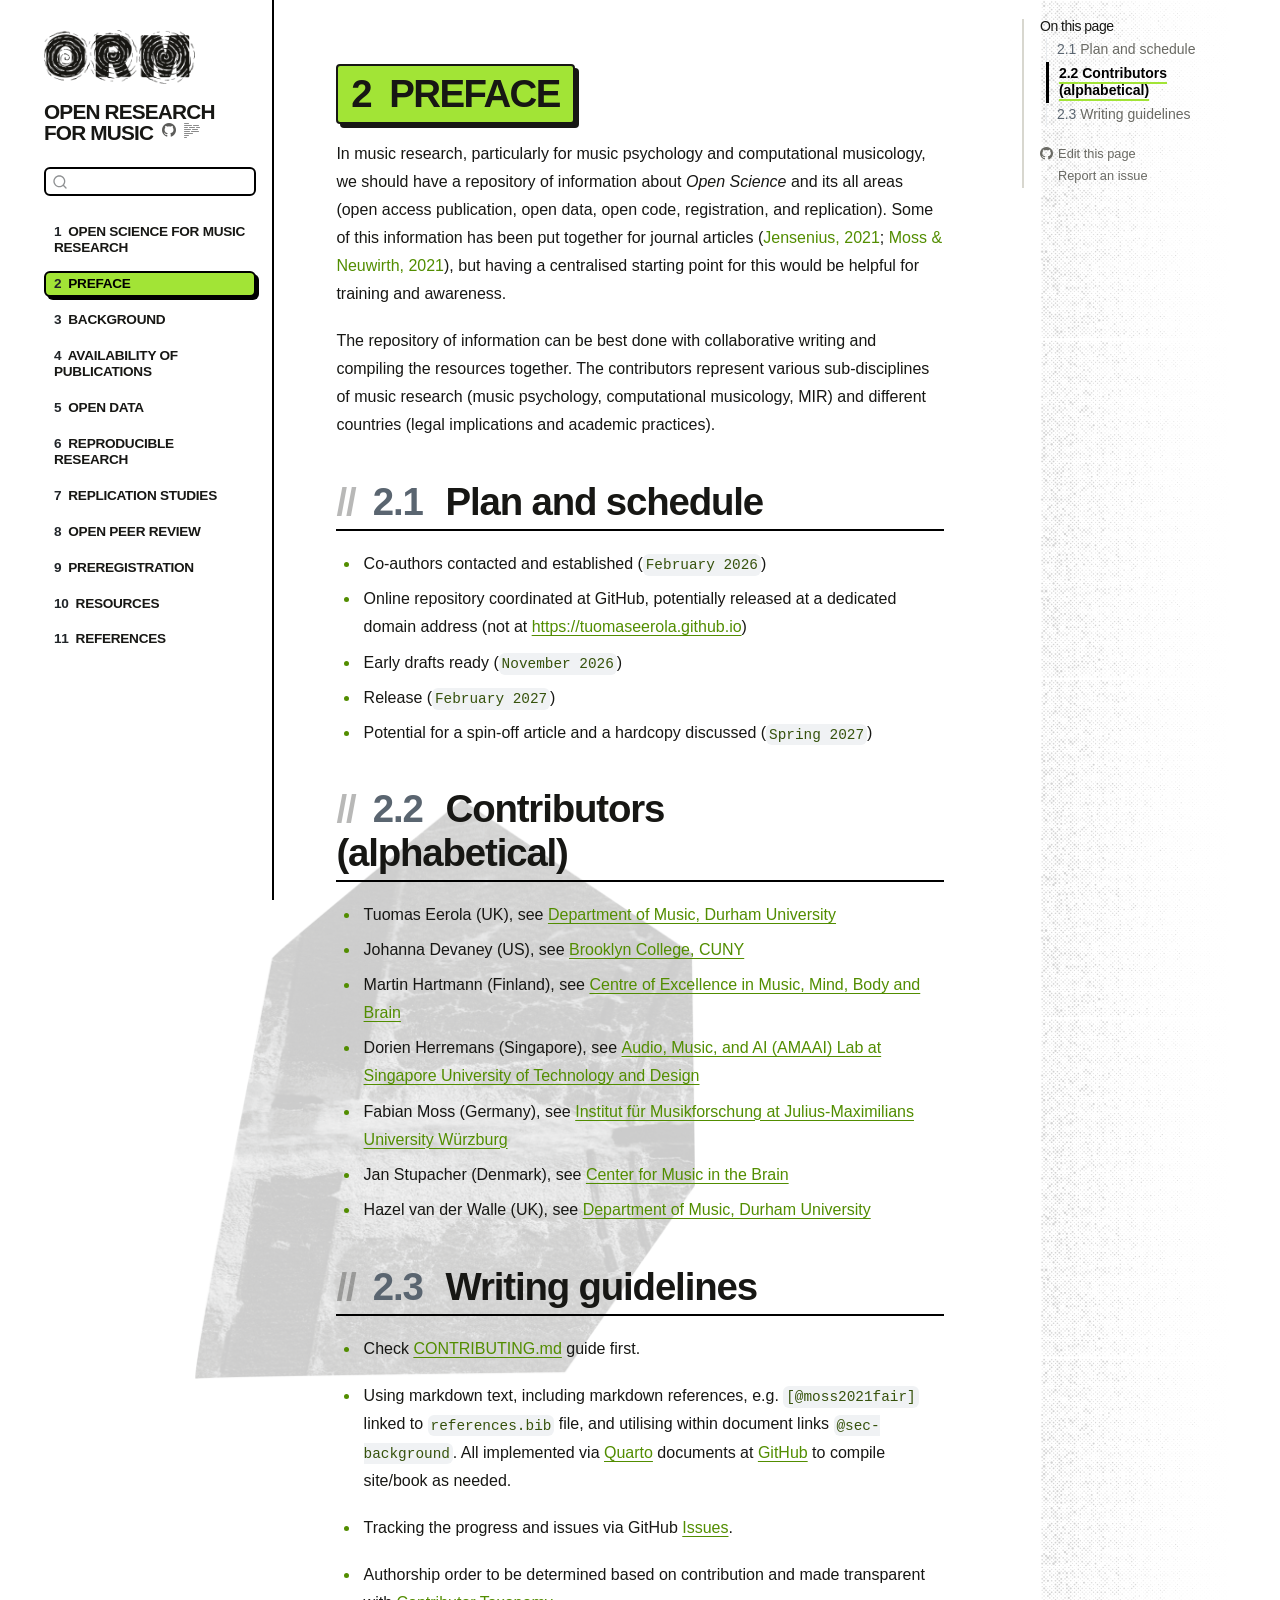
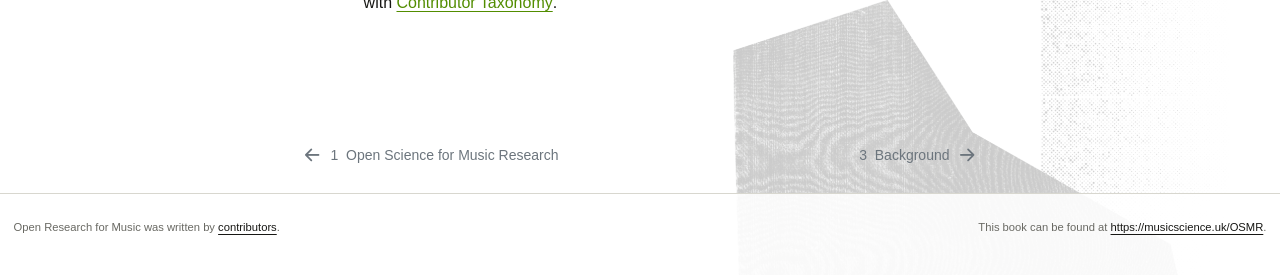
==== docs/preface.html @ 7677d974 "first commit of the web-design branch from OSMR" ====
<!DOCTYPE html>
<html xmlns="http://www.w3.org/1999/xhtml" lang="en" xml:lang="en"><head>

<meta charset="utf-8">
<meta name="generator" content="quarto-1.10.18">

<meta name="viewport" content="width=device-width, initial-scale=1.0, user-scalable=yes">

<meta name="author" content="Tuomas Eerola">

<title>2&nbsp; Preface – Open Research for Music</title>
<style>
/* Default styles provided by pandoc.
** See https://pandoc.org/MANUAL.html#variables-for-html for config info.
*/
span.smallcaps{font-variant: small-caps;}
div.columns{display: flex; gap: 1.5em;}
div.column{flex: auto;}
@media screen {
div.columns{gap: min(4vw, 1.5em);}
div.column{overflow-x: auto;}
}
div.hanging-indent{margin-left: 1.5em; text-indent: -1.5em;}
ul.task-list{list-style: none;}
ul.task-list li input[type="checkbox"] {
  width: 0.8em;
  margin: 0 0.8em 0.2em -1em; /* quarto-specific, see https://github.com/quarto-dev/quarto-cli/issues/4556 */ 
  vertical-align: middle;
}
/* CSS for citations */
div.csl-bib-body { }
div.csl-entry {
  clear: both;
  margin-bottom: 0em;
}
.hanging-indent div.csl-entry {
  margin-left:2em;
  text-indent:-2em;
}
div.csl-left-margin {
  min-width:2em;
  float:left;
}
div.csl-right-inline {
  margin-left:2em;
  padding-left:1em;
}
div.csl-indent {
  margin-left: 2em;
}</style>


<script src="site_libs/quarto-nav/quarto-nav.js"></script>
<script src="site_libs/quarto-nav/headroom.min.js"></script>
<script src="site_libs/clipboard/clipboard.min.js"></script>
<script src="site_libs/quarto-search/autocomplete.umd.js"></script>
<script src="site_libs/quarto-search/fuse.min.js"></script>
<script src="site_libs/quarto-search/quarto-search.js"></script>
<meta name="quarto:offset" content="./">
<link href="./section1.html" rel="next">
<link href="./index.html" rel="prev">
<link href="./assets/orm-M-green.png" rel="icon" type="image/png">
<script src="site_libs/quarto-html/quarto.js" type="module"></script>
<script src="site_libs/quarto-html/tabsets/tabsets.js" type="module"></script>
<script src="site_libs/quarto-html/popper.min.js"></script>
<script src="site_libs/quarto-html/tippy.umd.min.js"></script>
<script src="site_libs/quarto-html/anchor.min.js"></script>
<link href="site_libs/quarto-html/tippy.css" rel="stylesheet">
<link href="site_libs/quarto-html/quarto-syntax-highlighting-64a204ab8560d761af7679ceaba22944.css" rel="stylesheet" id="quarto-text-highlighting-styles">
<script src="site_libs/bootstrap/bootstrap.min.js"></script>
<link href="site_libs/bootstrap/bootstrap-icons.css" rel="stylesheet">
<link href="site_libs/bootstrap/bootstrap-2dce52231073e7e5ad486a19dfcdc358.min.css" rel="stylesheet" append-hash="true" id="quarto-bootstrap" data-mode="light">
<script id="quarto-search-options" type="application/json">{
  "location": "sidebar",
  "copy-button": false,
  "collapse-after": 3,
  "panel-placement": "start",
  "type": "textbox",
  "limit": 50,
  "keyboard-shortcut": [
    "f",
    "/",
    "s"
  ],
  "show-item-context": false,
  "language": {
    "search-no-results-text": "No results",
    "search-matching-documents-text": "matching documents",
    "search-copy-link-title": "Copy link to search",
    "search-hide-matches-text": "Hide additional matches",
    "search-more-match-text": "more match in this document",
    "search-more-matches-text": "more matches in this document",
    "search-clear-button-title": "Clear",
    "search-text-placeholder": "",
    "search-detached-cancel-button-title": "Cancel",
    "search-submit-button-title": "Submit",
    "search-label": "Search"
  }
}</script>
<script>
  document.documentElement.classList.add('orm-rich');
  if (
    window.location.pathname.endsWith('/index.html') ||
    window.location.pathname.endsWith('/')
  ) {
    document.documentElement.classList.add('orm-index');
  }
</script>


<link rel="stylesheet" href="orm.css">
</head>

<body class="nav-sidebar floating quarto-light">

<div id="quarto-search-results"></div>
  <header id="quarto-header" class="headroom fixed-top">
  <nav class="quarto-secondary-nav">
    <div class="container-fluid d-flex">
      <button type="button" class="quarto-btn-toggle btn" data-bs-toggle="collapse" role="button" data-bs-target=".quarto-sidebar-collapse-item" aria-controls="quarto-sidebar" aria-expanded="false" aria-label="Toggle sidebar navigation" onclick="if (window.quartoToggleHeadroom) { window.quartoToggleHeadroom(); }">
        <i class="bi bi-layout-text-sidebar-reverse"></i>
      </button>
        <nav class="quarto-page-breadcrumbs" aria-label="breadcrumb"><ol class="breadcrumb"><li class="breadcrumb-item"><a href="./preface.html"><span class="chapter-number">2</span>&nbsp; <span class="chapter-title">Preface</span></a></li></ol></nav>
        <a class="flex-grow-1" role="navigation" data-bs-toggle="collapse" data-bs-target=".quarto-sidebar-collapse-item" aria-controls="quarto-sidebar" aria-expanded="false" aria-label="Toggle sidebar navigation" onclick="if (window.quartoToggleHeadroom) { window.quartoToggleHeadroom(); }">      
        </a>
      <button type="button" class="btn quarto-search-button" aria-label="Search" onclick="window.quartoOpenSearch();">
        <i class="bi bi-search"></i>
      </button>
    </div>
  </nav>
</header>
<!-- content -->
<div id="quarto-content" class="quarto-container page-columns page-rows-contents page-layout-article">
<!-- sidebar -->
  <nav id="quarto-sidebar" class="sidebar collapse collapse-horizontal quarto-sidebar-collapse-item sidebar-navigation floating overflow-auto">
    <div class="pt-lg-2 mt-2 text-left sidebar-header sidebar-header-stacked">
      <a href="./index.html" class="sidebar-logo-link">
      <img src="./assets/orm-logo.png" alt="Open Research for Music" class="sidebar-logo light-content py-0 d-lg-inline d-none">
      <img src="./assets/orm-logo.png" alt="Open Research for Music" class="sidebar-logo dark-content py-0 d-lg-inline d-none">
      </a>
    <div class="sidebar-title mb-0 py-0">
      <a href="./">Open Research for Music</a> 
        <div class="sidebar-tools-main">
    <a href="https://github.com/tuomaseerola/OSMR" title="Source Code" class="quarto-navigation-tool px-1" aria-label="Source Code"><i class="bi bi-github"></i></a>
  <a href="" class="quarto-reader-toggle quarto-navigation-tool px-1" onclick="window.quartoToggleReader(); return false;" title="Toggle reader mode">
  <div class="quarto-reader-toggle-btn">
  <i class="bi"></i>
  </div>
</a>
</div>
    </div>
      </div>
        <div class="mt-2 flex-shrink-0 align-items-center">
        <div class="sidebar-search">
        <div id="quarto-search" class="" title="Search"></div>
        </div>
        </div>
    <div class="sidebar-menu-container"> 
    <ul class="list-unstyled mt-1">
        <li class="sidebar-item">
  <div class="sidebar-item-container"> 
  <a href="./index.html" class="sidebar-item-text sidebar-link">
 <span class="menu-text"><span class="chapter-number">1</span>&nbsp; <span class="chapter-title">Open Science for Music Research</span></span></a>
  </div>
</li>
        <li class="sidebar-item">
  <div class="sidebar-item-container"> 
  <a href="./preface.html" class="sidebar-item-text sidebar-link active">
 <span class="menu-text"><span class="chapter-number">2</span>&nbsp; <span class="chapter-title">Preface</span></span></a>
  </div>
</li>
        <li class="sidebar-item">
  <div class="sidebar-item-container"> 
  <a href="./section1.html" class="sidebar-item-text sidebar-link">
 <span class="menu-text"><span class="chapter-number">3</span>&nbsp; <span class="chapter-title">Background</span></span></a>
  </div>
</li>
        <li class="sidebar-item">
  <div class="sidebar-item-container"> 
  <a href="./section2.html" class="sidebar-item-text sidebar-link">
 <span class="menu-text"><span class="chapter-number">4</span>&nbsp; <span class="chapter-title">Availability of publications</span></span></a>
  </div>
</li>
        <li class="sidebar-item">
  <div class="sidebar-item-container"> 
  <a href="./section3.html" class="sidebar-item-text sidebar-link">
 <span class="menu-text"><span class="chapter-number">5</span>&nbsp; <span class="chapter-title">Open Data</span></span></a>
  </div>
</li>
        <li class="sidebar-item">
  <div class="sidebar-item-container"> 
  <a href="./section4.html" class="sidebar-item-text sidebar-link">
 <span class="menu-text"><span class="chapter-number">6</span>&nbsp; <span class="chapter-title">Reproducible research</span></span></a>
  </div>
</li>
        <li class="sidebar-item">
  <div class="sidebar-item-container"> 
  <a href="./section5.html" class="sidebar-item-text sidebar-link">
 <span class="menu-text"><span class="chapter-number">7</span>&nbsp; <span class="chapter-title">Replication Studies</span></span></a>
  </div>
</li>
        <li class="sidebar-item">
  <div class="sidebar-item-container"> 
  <a href="./section6.html" class="sidebar-item-text sidebar-link">
 <span class="menu-text"><span class="chapter-number">8</span>&nbsp; <span class="chapter-title">Open peer review</span></span></a>
  </div>
</li>
        <li class="sidebar-item">
  <div class="sidebar-item-container"> 
  <a href="./section7.html" class="sidebar-item-text sidebar-link">
 <span class="menu-text"><span class="chapter-number">9</span>&nbsp; <span class="chapter-title">Preregistration</span></span></a>
  </div>
</li>
        <li class="sidebar-item">
  <div class="sidebar-item-container"> 
  <a href="./resources.html" class="sidebar-item-text sidebar-link">
 <span class="menu-text"><span class="chapter-number">10</span>&nbsp; <span class="chapter-title">Resources</span></span></a>
  </div>
</li>
        <li class="sidebar-item">
  <div class="sidebar-item-container"> 
  <a href="./references.html" class="sidebar-item-text sidebar-link">
 <span class="menu-text"><span class="chapter-number">11</span>&nbsp; <span class="chapter-title">References</span></span></a>
  </div>
</li>
    </ul>
    </div>
</nav>
<div id="quarto-sidebar-glass" class="quarto-sidebar-collapse-item" data-bs-toggle="collapse" data-bs-target=".quarto-sidebar-collapse-item"></div>
<!-- margin-sidebar -->
    <div id="quarto-margin-sidebar" class="sidebar margin-sidebar">
        <nav id="TOC" role="doc-toc" class="toc-active">
    <h2 id="toc-title">On this page</h2>
   
  <ul>
  <li><a href="#plan-and-schedule" id="toc-plan-and-schedule" class="nav-link active" data-scroll-target="#plan-and-schedule"><span class="header-section-number">2.1</span> Plan and schedule</a></li>
  <li><a href="#contributors" id="toc-contributors" class="nav-link" data-scroll-target="#contributors"><span class="header-section-number">2.2</span> Contributors (alphabetical)</a></li>
  <li><a href="#writing-guidelines" id="toc-writing-guidelines" class="nav-link" data-scroll-target="#writing-guidelines"><span class="header-section-number">2.3</span> Writing guidelines</a></li>
  </ul>
<div class="toc-actions"><ul><li><a href="https://github.com/tuomaseerola/OSMR/edit/main/preface.qmd" class="toc-action"><i class="bi bi-github"></i>Edit this page</a></li><li><a href="https://github.com/tuomaseerola/OSMR/issues/new" class="toc-action"><i class="bi empty"></i>Report an issue</a></li></ul></div></nav>
    </div>
<!-- main -->
<main class="content" id="quarto-document-content">

<header id="title-block-header" class="quarto-title-block default">
<div class="quarto-title">
<h1 class="title"><span id="sec-preface" class="quarto-section-identifier"><span class="chapter-number">2</span>&nbsp; <span class="chapter-title">Preface</span></span></h1>
</div>



<div class="quarto-title-meta">

    
  
    
  </div>
  


</header>


<p>In music research, particularly for music psychology and computational musicology, we should have a repository of information about <em>Open Science</em> and its all areas (open access publication, open data, open code, registration, and replication). Some of this information has been put together for journal articles <span class="citation" data-cites="moss2021fair jensenius2021best">(<a href="references.html#ref-jensenius2021best" role="doc-biblioref">Jensenius, 2021</a>; <a href="references.html#ref-moss2021fair" role="doc-biblioref">Moss &amp; Neuwirth, 2021</a>)</span>, but having a centralised starting point for this would be helpful for training and awareness.</p>
<p>The repository of information can be best done with collaborative writing and compiling the resources together. The contributors represent various sub-disciplines of music research (music psychology, computational musicology, MIR) and different countries (legal implications and academic practices).</p>
<section id="plan-and-schedule" class="level2" data-number="2.1">
<h2 data-number="2.1" class="anchored" data-anchor-id="plan-and-schedule"><span class="header-section-number">2.1</span> Plan and schedule</h2>
<ul>
<li>Co-authors contacted and established (<code>February 2026</code>)</li>
<li>Online repository coordinated at GitHub, potentially released at a dedicated domain address (not at <a href="https://tuomaseerola.github.io">https://tuomaseerola.github.io</a>)</li>
<li>Early drafts ready (<code>November 2026</code>)</li>
<li>Release (<code>February 2027</code>)</li>
<li>Potential for a spin-off article and a hardcopy discussed (<code>Spring 2027</code>)</li>
</ul>
</section>
<section id="contributors" class="level2" data-number="2.2">
<h2 data-number="2.2" class="anchored" data-anchor-id="contributors"><span class="header-section-number">2.2</span> Contributors (alphabetical)</h2>
<ul>
<li>Tuomas Eerola (UK), see <a href="https://www.durham.ac.uk/staff/tuomas-eerola/">Department of Music, Durham University</a></li>
<li>Johanna Devaney (US), see <a href="https://www.brooklyn.edu/faculty-staff/johanna-devaney/">Brooklyn College, CUNY</a></li>
<li>Martin Hartmann (Finland), see <a href="https://www.jyu.fi/en/people/martin-hartmann">Centre of Excellence in Music, Mind, Body and Brain</a></li>
<li>Dorien Herremans (Singapore), see <a href="https://dorienherremans.com/biography">Audio, Music, and AI (AMAAI) Lab at Singapore University of Technology and Design</a></li>
<li>Fabian Moss (Germany), see <a href="https://fabian-moss.de">Institut für Musikforschung at Julius-Maximilians University Würzburg</a></li>
<li>Jan Stupacher (Denmark), see <a href="https://sites.google.com/view/stupacher/">Center for Music in the Brain</a></li>
<li>Hazel van der Walle (UK), see <a href="https://www.durham.ac.uk/staff/hazel-a-van-der-walle/">Department of Music, Durham University</a></li>
</ul>
</section>
<section id="writing-guidelines" class="level2" data-number="2.3">
<h2 data-number="2.3" class="anchored" data-anchor-id="writing-guidelines"><span class="header-section-number">2.3</span> Writing guidelines</h2>
<ul>
<li><p>Check <a href="https://github.com/tuomaseerola/OSMR/blob/main/CONTRIBUTING.md">CONTRIBUTING.md</a> guide first.</p></li>
<li><p>Using markdown text, including markdown references, e.g.&nbsp;<code>[@moss2021fair]</code> linked to <code>references.bib</code> file, and utilising within document links <code>@sec-background</code>. All implemented via <a href="https://quarto.org">Quarto</a> documents at <a href="https://tuomaseerola.github.io/OSMR">GitHub</a> to compile site/book as needed.</p></li>
<li><p>Tracking the progress and issues via GitHub <a href="https://github.com/tuomaseerola/OSMR/issues/">Issues</a>.</p></li>
<li><p>Authorship order to be determined based on contribution and made transparent with <a href="https://credit.niso.org">Contributor Taxonomy</a>.</p></li>
</ul>


<div id="refs" class="references csl-bib-body hanging-indent" data-entry-spacing="0" data-line-spacing="2" role="list" style="display: none">
<div id="ref-jensenius2021best" class="csl-entry" role="listitem">
Jensenius, A. R. (2021). Best versus good enough practices for open music research. <em>Empirical Musicology Review</em>, <em>16</em>(1), 5–15. <a href="https://doi.org/10.18061/emr.v16i1.7646">https://doi.org/10.18061/emr.v16i1.7646</a>
</div>
<div id="ref-moss2021fair" class="csl-entry" role="listitem">
Moss, F. C., &amp; Neuwirth, M. (2021). FAIR, open, linked: Introducing the special issue on open science in musicology. <em>Empirical Musicology Review</em>, <em>16</em>(1), 1–4. <a href="https://doi.org/10.18061/emr.v16i1.8246">https://doi.org/10.18061/emr.v16i1.8246</a>
</div>
</div>
</section>

</main> <!-- /main -->
<script id="quarto-html-after-body" type="application/javascript">
  window.document.addEventListener("DOMContentLoaded", function (event) {
    const icon = "";
    const anchorJS = new window.AnchorJS();
    anchorJS.options = {
      placement: 'right',
      icon: icon
    };
    anchorJS.add('.anchored');
    const isCodeAnnotation = (el) => {
      for (const clz of el.classList) {
        if (clz.startsWith('code-annotation-')) {                     
          return true;
        }
      }
      return false;
    }
    const onCopySuccess = function(e) {
      // button target
      const button = e.trigger;
      // don't keep focus
      button.blur();
      // flash "checked"
      button.classList.add('code-copy-button-checked');
      var currentTitle = button.getAttribute("title");
      button.setAttribute("title", "Copied!");
      let tooltip;
      if (window.bootstrap) {
        button.setAttribute("data-bs-toggle", "tooltip");
        button.setAttribute("data-bs-placement", "left");
        button.setAttribute("data-bs-title", "Copied!");
        tooltip = new bootstrap.Tooltip(button, 
          { trigger: "manual", 
            customClass: "code-copy-button-tooltip",
            offset: [0, -8]});
        tooltip.show();    
      }
      setTimeout(function() {
        if (tooltip) {
          tooltip.hide();
          button.removeAttribute("data-bs-title");
          button.removeAttribute("data-bs-toggle");
          button.removeAttribute("data-bs-placement");
        }
        button.setAttribute("title", currentTitle);
        button.classList.remove('code-copy-button-checked');
      }, 1000);
      // clear code selection
      e.clearSelection();
    }
    const getTextToCopy = function(trigger) {
      const outerScaffold = trigger.parentElement.cloneNode(true);
      const codeEl = outerScaffold.querySelector('code');
      for (const childEl of codeEl.children) {
        if (isCodeAnnotation(childEl)) {
          childEl.remove();
        }
      }
      return codeEl.innerText;
    }
    const clipboard = new window.ClipboardJS('.code-copy-button:not([data-in-quarto-modal])', {
      text: getTextToCopy
    });
    clipboard.on('success', onCopySuccess);
    if (window.document.getElementById('quarto-embedded-source-code-modal')) {
      const clipboardModal = new window.ClipboardJS('.code-copy-button[data-in-quarto-modal]', {
        text: getTextToCopy,
        container: window.document.getElementById('quarto-embedded-source-code-modal')
      });
      clipboardModal.on('success', onCopySuccess);
    }
      var localhostRegex = new RegExp(/^(?:http|https):\/\/localhost\:?[0-9]*\//);
      var mailtoRegex = new RegExp(/^mailto:/);
        var filterRegex = new RegExp("https:\/\/github\.com\/tuomaseerola\/OSMR");
      var isInternal = (href) => {
          return filterRegex.test(href) || localhostRegex.test(href) || mailtoRegex.test(href);
      }
      // Inspect non-navigation links and adorn them if external
     var links = window.document.querySelectorAll('a[href]:not(.nav-link):not(.navbar-brand):not(.toc-action):not(.sidebar-link):not(.sidebar-item-toggle):not(.pagination-link):not(.no-external):not([aria-hidden]):not(.dropdown-item):not(.quarto-navigation-tool):not(.about-link)');
      for (var i=0; i<links.length; i++) {
        const link = links[i];
        if (!isInternal(link.href)) {
          // undo the damage that might have been done by quarto-nav.js in the case of
          // links that we want to consider external
          if (link.dataset.originalHref !== undefined) {
            link.href = link.dataset.originalHref;
          }
        }
      }
    function tippyHover(el, contentFn, onTriggerFn, onUntriggerFn) {
      const config = {
        allowHTML: true,
        maxWidth: 500,
        delay: 100,
        arrow: false,
        appendTo: function(el) {
            return el.parentElement;
        },
        interactive: true,
        interactiveBorder: 10,
        theme: 'quarto',
        placement: 'bottom-start',
      };
      if (contentFn) {
        config.content = contentFn;
      }
      if (onTriggerFn) {
        config.onTrigger = onTriggerFn;
      }
      if (onUntriggerFn) {
        config.onUntrigger = onUntriggerFn;
      }
      window.tippy(el, config); 
    }
    const noterefs = window.document.querySelectorAll('a[role="doc-noteref"]');
    for (var i=0; i<noterefs.length; i++) {
      const ref = noterefs[i];
      tippyHover(ref, function() {
        // use id or data attribute instead here
        let href = ref.getAttribute('data-footnote-href') || ref.getAttribute('href');
        try { href = new URL(href).hash; } catch {}
        const id = href.replace(/^#\/?/, "");
        const note = window.document.getElementById(id);
        if (note) {
          return note.innerHTML;
        } else {
          return "";
        }
      });
    }
    const xrefs = window.document.querySelectorAll('a.quarto-xref');
    const processXRef = (id, note) => {
      // Strip column container classes
      const stripColumnClz = (el) => {
        el.classList.remove("page-full", "page-columns");
        if (el.children) {
          for (const child of el.children) {
            stripColumnClz(child);
          }
        }
      }
      stripColumnClz(note)
      if (id === null || id.startsWith('sec-')) {
        // Special case sections, only their first couple elements
        const container = document.createElement("div");
        if (note.children && note.children.length > 2) {
          container.appendChild(note.children[0].cloneNode(true));
          for (let i = 1; i < note.children.length; i++) {
            const child = note.children[i];
            if (child.tagName === "P" && child.innerText === "") {
              continue;
            } else {
              container.appendChild(child.cloneNode(true));
              break;
            }
          }
          if (window.Quarto?.typesetMath) {
            window.Quarto.typesetMath(container);
          }
          return container.innerHTML
        } else {
          if (window.Quarto?.typesetMath) {
            window.Quarto.typesetMath(note);
          }
          return note.innerHTML;
        }
      } else {
        // Remove any anchor links if they are present
        const anchorLink = note.querySelector('a.anchorjs-link');
        if (anchorLink) {
          anchorLink.remove();
        }
        if (window.Quarto?.typesetMath) {
          window.Quarto.typesetMath(note);
        }
        if (note.classList.contains("callout")) {
          return note.outerHTML;
        } else {
          return note.innerHTML;
        }
      }
    }
    for (var i=0; i<xrefs.length; i++) {
      const xref = xrefs[i];
      tippyHover(xref, undefined, function(instance) {
        instance.disable();
        let url = xref.getAttribute('href');
        let hash = undefined; 
        if (url.startsWith('#')) {
          hash = url;
        } else {
          try { hash = new URL(url).hash; } catch {}
        }
        if (hash) {
          const id = hash.replace(/^#\/?/, "");
          const note = window.document.getElementById(id);
          if (note !== null) {
            try {
              const html = processXRef(id, note.cloneNode(true));
              instance.setContent(html);
            } finally {
              instance.enable();
              instance.show();
            }
          } else {
            // See if we can fetch this
            fetch(url.split('#')[0])
            .then(res => res.text())
            .then(html => {
              const parser = new DOMParser();
              const htmlDoc = parser.parseFromString(html, "text/html");
              const note = htmlDoc.getElementById(id);
              if (note !== null) {
                const html = processXRef(id, note);
                instance.setContent(html);
              } 
            }).finally(() => {
              instance.enable();
              instance.show();
            });
          }
        } else {
          // See if we can fetch a full url (with no hash to target)
          // This is a special case and we should probably do some content thinning / targeting
          fetch(url)
          .then(res => res.text())
          .then(html => {
            const parser = new DOMParser();
            const htmlDoc = parser.parseFromString(html, "text/html");
            const note = htmlDoc.querySelector('main.content');
            if (note !== null) {
              // This should only happen for chapter cross references
              // (since there is no id in the URL)
              // remove the first header
              if (note.children.length > 0 && note.children[0].tagName === "HEADER") {
                note.children[0].remove();
              }
              const html = processXRef(null, note);
              instance.setContent(html);
            } 
          }).finally(() => {
            instance.enable();
            instance.show();
          });
        }
      }, function(instance) {
      });
    }
        let selectedAnnoteEl;
        const selectorForAnnotation = ( cell, annotation) => {
          let cellAttr = 'data-code-cell="' + cell + '"';
          let lineAttr = 'data-code-annotation="' +  annotation + '"';
          const selector = 'span[' + cellAttr + '][' + lineAttr + ']';
          return selector;
        }
        const selectCodeLines = (annoteEl) => {
          const doc = window.document;
          const targetCell = annoteEl.getAttribute("data-target-cell");
          const targetAnnotation = annoteEl.getAttribute("data-target-annotation");
          const annoteSpan = window.document.querySelector(selectorForAnnotation(targetCell, targetAnnotation));
          const lines = annoteSpan.getAttribute("data-code-lines").split(",");
          const lineIds = lines.map((line) => {
            return targetCell + "-" + line;
          })
          let top = null;
          let height = null;
          let parent = null;
          if (lineIds.length > 0) {
              //compute the position of the single el (top and bottom and make a div)
              const el = window.document.getElementById(lineIds[0]);
              top = el.offsetTop;
              height = el.offsetHeight;
              parent = el.parentElement.parentElement;
            if (lineIds.length > 1) {
              const lastEl = window.document.getElementById(lineIds[lineIds.length - 1]);
              const bottom = lastEl.offsetTop + lastEl.offsetHeight;
              height = bottom - top;
            }
            if (top !== null && height !== null && parent !== null) {
              // cook up a div (if necessary) and position it 
              let div = window.document.getElementById("code-annotation-line-highlight");
              if (div === null) {
                div = window.document.createElement("div");
                div.setAttribute("id", "code-annotation-line-highlight");
                div.style.position = 'absolute';
                parent.appendChild(div);
              }
              div.style.top = top - 2 + "px";
              div.style.height = height + 4 + "px";
              div.style.left = 0;
              let gutterDiv = window.document.getElementById("code-annotation-line-highlight-gutter");
              if (gutterDiv === null) {
                gutterDiv = window.document.createElement("div");
                gutterDiv.setAttribute("id", "code-annotation-line-highlight-gutter");
                gutterDiv.style.position = 'absolute';
                const codeCell = window.document.getElementById(targetCell);
                const gutter = codeCell.querySelector('.code-annotation-gutter');
                gutter.appendChild(gutterDiv);
              }
              gutterDiv.style.top = top - 2 + "px";
              gutterDiv.style.height = height + 4 + "px";
            }
            selectedAnnoteEl = annoteEl;
          }
        };
        const unselectCodeLines = () => {
          const elementsIds = ["code-annotation-line-highlight", "code-annotation-line-highlight-gutter"];
          elementsIds.forEach((elId) => {
            const div = window.document.getElementById(elId);
            if (div) {
              div.remove();
            }
          });
          selectedAnnoteEl = undefined;
        };
          // Handle positioning of the toggle
      window.addEventListener(
        "resize",
        throttle(() => {
          elRect = undefined;
          if (selectedAnnoteEl) {
            selectCodeLines(selectedAnnoteEl);
          }
        }, 10)
      );
      function throttle(fn, ms) {
      let throttle = false;
      let timer;
        return (...args) => {
          if(!throttle) { // first call gets through
              fn.apply(this, args);
              throttle = true;
          } else { // all the others get throttled
              if(timer) clearTimeout(timer); // cancel #2
              timer = setTimeout(() => {
                fn.apply(this, args);
                timer = throttle = false;
              }, ms);
          }
        };
      }
        // Attach click handler to the DT
        const annoteDls = window.document.querySelectorAll('dt[data-target-cell]');
        for (const annoteDlNode of annoteDls) {
          annoteDlNode.addEventListener('click', (event) => {
            const clickedEl = event.target;
            if (clickedEl !== selectedAnnoteEl) {
              unselectCodeLines();
              const activeEl = window.document.querySelector('dt[data-target-cell].code-annotation-active');
              if (activeEl) {
                activeEl.classList.remove('code-annotation-active');
              }
              selectCodeLines(clickedEl);
              clickedEl.classList.add('code-annotation-active');
            } else {
              // Unselect the line
              unselectCodeLines();
              clickedEl.classList.remove('code-annotation-active');
            }
          });
        }
    const findCites = (el) => {
      const parentEl = el.parentElement;
      if (parentEl) {
        const cites = parentEl.dataset.cites;
        if (cites) {
          return {
            el,
            cites: cites.split(' ')
          };
        } else {
          return findCites(el.parentElement)
        }
      } else {
        return undefined;
      }
    };
    var bibliorefs = window.document.querySelectorAll('a[role="doc-biblioref"]');
    for (var i=0; i<bibliorefs.length; i++) {
      const ref = bibliorefs[i];
      const citeInfo = findCites(ref);
      if (citeInfo) {
        tippyHover(citeInfo.el, function() {
          var popup = window.document.createElement('div');
          citeInfo.cites.forEach(function(cite) {
            var citeDiv = window.document.createElement('div');
            citeDiv.classList.add('hanging-indent');
            citeDiv.classList.add('csl-entry');
            var biblioDiv = window.document.getElementById('ref-' + cite);
            if (biblioDiv) {
              citeDiv.innerHTML = biblioDiv.innerHTML;
            }
            popup.appendChild(citeDiv);
          });
          return popup.innerHTML;
        });
      }
    }
  });
  </script>
<nav class="page-navigation">
  <div class="nav-page nav-page-previous">
      <a href="./index.html" class="pagination-link" aria-label="Open Science for Music Research">
        <i class="bi bi-arrow-left-short"></i> <span class="nav-page-text"><span class="chapter-number">1</span>&nbsp; <span class="chapter-title">Open Science for Music Research</span></span>
      </a>          
  </div>
  <div class="nav-page nav-page-next">
      <a href="./section1.html" class="pagination-link" aria-label="Background">
        <span class="nav-page-text"><span class="chapter-number">3</span>&nbsp; <span class="chapter-title">Background</span></span> <i class="bi bi-arrow-right-short"></i>
      </a>
  </div>
</nav>
</div> <!-- /content -->
<footer class="footer">
  <div class="nav-footer">
    <div class="nav-footer-left">
<p>Open Research for Music was written by <a href="./preface.html">contributors</a>.</p>
</div>   
    <div class="nav-footer-center">
      &nbsp;
    <div class="toc-actions d-sm-block d-md-none"><ul><li><a href="https://github.com/tuomaseerola/OSMR/edit/main/preface.qmd" class="toc-action"><i class="bi bi-github"></i>Edit this page</a></li><li><a href="https://github.com/tuomaseerola/OSMR/issues/new" class="toc-action"><i class="bi empty"></i>Report an issue</a></li></ul></div></div>
    <div class="nav-footer-right">
<p>This book can be found at <a href="https://musicscience.uk/OSMR/">https://musicscience.uk/OSMR</a>.</p>
</div>
  </div>
</footer>




</body></html>
---- docs/site_libs/quarto-html/tippy.css ----
.tippy-box[data-animation=fade][data-state=hidden]{opacity:0}[data-tippy-root]{max-width:calc(100vw - 10px)}.tippy-box{position:relative;background-color:#333;color:#fff;border-radius:4px;font-size:14px;line-height:1.4;white-space:normal;outline:0;transition-property:transform,visibility,opacity}.tippy-box[data-placement^=top]>.tippy-arrow{bottom:0}.tippy-box[data-placement^=top]>.tippy-arrow:before{bottom:-7px;left:0;border-width:8px 8px 0;border-top-color:initial;transform-origin:center top}.tippy-box[data-placement^=bottom]>.tippy-arrow{top:0}.tippy-box[data-placement^=bottom]>.tippy-arrow:before{top:-7px;left:0;border-width:0 8px 8px;border-bottom-color:initial;transform-origin:center bottom}.tippy-box[data-placement^=left]>.tippy-arrow{right:0}.tippy-box[data-placement^=left]>.tippy-arrow:before{border-width:8px 0 8px 8px;border-left-color:initial;right:-7px;transform-origin:center left}.tippy-box[data-placement^=right]>.tippy-arrow{left:0}.tippy-box[data-placement^=right]>.tippy-arrow:before{left:-7px;border-width:8px 8px 8px 0;border-right-color:initial;transform-origin:center right}.tippy-box[data-inertia][data-state=visible]{transition-timing-function:cubic-bezier(.54,1.5,.38,1.11)}.tippy-arrow{width:16px;height:16px;color:#333}.tippy-arrow:before{content:"";position:absolute;border-color:transparent;border-style:solid}.tippy-content{position:relative;padding:5px 9px;z-index:1}
---- docs/site_libs/quarto-html/quarto-syntax-highlighting-64a204ab8560d761af7679ceaba22944.css ----
/* quarto syntax highlight colors */
:root {
  --quarto-hl-ot-color: #003B4F;
  --quarto-hl-at-color: #657422;
  --quarto-hl-ss-color: #20794D;
  --quarto-hl-an-color: #5E5E5E;
  --quarto-hl-fu-color: #4758AB;
  --quarto-hl-st-color: #20794D;
  --quarto-hl-cf-color: #003B4F;
  --quarto-hl-op-color: #5E5E5E;
  --quarto-hl-er-color: #AD0000;
  --quarto-hl-bn-color: #AD0000;
  --quarto-hl-al-color: #AD0000;
  --quarto-hl-va-color: #111111;
  --quarto-hl-bu-color: inherit;
  --quarto-hl-ex-color: inherit;
  --quarto-hl-pp-color: #AD0000;
  --quarto-hl-in-color: #5E5E5E;
  --quarto-hl-vs-color: #20794D;
  --quarto-hl-wa-color: #5E5E5E;
  --quarto-hl-do-color: #5E5E5E;
  --quarto-hl-im-color: #00769E;
  --quarto-hl-ch-color: #20794D;
  --quarto-hl-dt-color: #AD0000;
  --quarto-hl-fl-color: #AD0000;
  --quarto-hl-co-color: #5E5E5E;
  --quarto-hl-cv-color: #5E5E5E;
  --quarto-hl-cn-color: #8f5902;
  --quarto-hl-sc-color: #5E5E5E;
  --quarto-hl-dv-color: #AD0000;
  --quarto-hl-kw-color: #003B4F;
}

/* other quarto variables */
:root {
  --quarto-font-monospace: SFMono-Regular, Menlo, Monaco, Consolas, "Liberation Mono", "Courier New", monospace;
}

/* syntax highlight based on Pandoc's rules */
pre > code.sourceCode > span {
  color: #003B4F;
}

code.sourceCode > span {
  color: #003B4F;
}

div.sourceCode,
div.sourceCode pre.sourceCode {
  color: #003B4F;
}

/* Normal */
code span {
  color: #003B4F;
}

/* Alert */
code span.al {
  color: #AD0000;
  font-style: inherit;
}

/* Annotation */
code span.an {
  color: #5E5E5E;
  font-style: inherit;
}

/* Attribute */
code span.at {
  color: #657422;
  font-style: inherit;
}

/* BaseN */
code span.bn {
  color: #AD0000;
  font-style: inherit;
}

/* BuiltIn */
code span.bu {
  font-style: inherit;
}

/* ControlFlow */
code span.cf {
  color: #003B4F;
  font-weight: bold;
  font-style: inherit;
}

/* Char */
code span.ch {
  color: #20794D;
  font-style: inherit;
}

/* Constant */
code span.cn {
  color: #8f5902;
  font-style: inherit;
}

/* Comment */
code span.co {
  color: #5E5E5E;
  font-style: inherit;
}

/* CommentVar */
code span.cv {
  color: #5E5E5E;
  font-style: italic;
}

/* Documentation */
code span.do {
  color: #5E5E5E;
  font-style: italic;
}

/* DataType */
code span.dt {
  color: #AD0000;
  font-style: inherit;
}

/* DecVal */
code span.dv {
  color: #AD0000;
  font-style: inherit;
}

/* Error */
code span.er {
  color: #AD0000;
  font-style: inherit;
}

/* Extension */
code span.ex {
  font-style: inherit;
}

/* Float */
code span.fl {
  color: #AD0000;
  font-style: inherit;
}

/* Function */
code span.fu {
  color: #4758AB;
  font-style: inherit;
}

/* Import */
code span.im {
  color: #00769E;
  font-style: inherit;
}

/* Information */
code span.in {
  color: #5E5E5E;
  font-style: inherit;
}

/* Keyword */
code span.kw {
  color: #003B4F;
  font-weight: bold;
  font-style: inherit;
}

/* Operator */
code span.op {
  color: #5E5E5E;
  font-style: inherit;
}

/* Other */
code span.ot {
  color: #003B4F;
  font-style: inherit;
}

/* Preprocessor */
code span.pp {
  color: #AD0000;
  font-style: inherit;
}

/* SpecialChar */
code span.sc {
  color: #5E5E5E;
  font-style: inherit;
}

/* SpecialString */
code span.ss {
  color: #20794D;
  font-style: inherit;
}

/* String */
code span.st {
  color: #20794D;
  font-style: inherit;
}

/* Variable */
code span.va {
  color: #111111;
  font-style: inherit;
}

/* VerbatimString */
code span.vs {
  color: #20794D;
  font-style: inherit;
}

/* Warning */
code span.wa {
  color: #5E5E5E;
  font-style: italic;
}

.prevent-inlining {
  content: "</";
}

/*# sourceMappingURL=9d8d5bb603a83b8298b89080a598c93b.css.map */
---- docs/orm.css ----
/* =========================================================
   OPEN RESEARCH FOR MUSIC — COMPLETE SITE STYLESHEET
   Replace the entire contents of orm.css with this file.
   ========================================================= */

/* 1. Design tokens */

:root {
  --orm-white: #fff;
  --orm-ink: #171714;
  --orm-muted: #696963;
  --orm-line: #d8d7cf;
  --orm-accent: #a2e436;
  --orm-accent-dark: #528d00;

  --orm-font: "Inter Tight", "Helvetica Neue", Helvetica, Arial, sans-serif;
  --orm-body-font: "Inter", "Helvetica Neue", Helvetica, Arial, sans-serif;

  --orm-gutter: clamp(1rem, 3vw, 2.75rem);

  --img-logo: url("assets/orm-logo.png");
  --img-ripples: url("assets/water-ripples.png");
  --img-rings-a: url("assets/dots-rings-a.png");
  --img-rings-b: url("assets/dots-rings-b.png");
  --img-halftone: url("assets/dither-halftone-fade.png");

  --tex-slate: url("assets/texture-slate.png");
  --tex-moire: url("assets/texture-moire.png");
  --tex-grain: url("assets/texture-grain.png");
}

/* 2. Global reset and scrolling background */

*,
*::before,
*::after {
  box-sizing: border-box;
}

html {
  scroll-behavior: smooth;
  scroll-padding-top: 6rem;
  background: var(--orm-white);
}

body {
  position: relative;
  margin: 0;
  color: var(--orm-ink);
  background: transparent;
  font-family: var(--orm-body-font);
  font-size: 1rem;
  line-height: 1.75;
  -webkit-font-smoothing: antialiased;
}

/*
  Background artwork scrolls with the document.
  Multiple layers give the impression of translucent,
  overlapping fragments without obscuring the text.
*/

body::before {
  content: "";
  position: absolute;
  inset: 0;
  z-index: -1;
  pointer-events: none;

  background-image:
    var(--img-halftone),
    var(--img-ripples),
    var(--tex-slate),
    var(--tex-moire),
    var(--tex-grain),
    var(--tex-slate),
    var(--tex-moire),
    var(--tex-grain),
    var(--tex-slate),
    var(--tex-moire),
    var(--tex-grain);

  background-position:
    right top,
    82% 3000px,
    25% 800px,
    94% 1600px,
    31% 2200px,
    45% 3800px,
    97% 4600px,
    27% 5400px,
    80% 6200px,
    36% 7000px,
    68% 7800px;

  background-size:
    240px auto,
    min(36vw, 430px) auto,
    500px auto,
    500px auto,
    500px auto,
    500px auto,
    500px auto,
    500px auto,
    500px auto,
    500px auto,
    500px auto;

  background-repeat:
    repeat-y,
    no-repeat,
    no-repeat,
    no-repeat,
    no-repeat,
    no-repeat,
    no-repeat,
    no-repeat,
    no-repeat,
    no-repeat,
    no-repeat;

  opacity: 0.2;
}

/* Keep the actual page surfaces transparent so the texture shows. */

#quarto-content,
#quarto-document-content,
#quarto-margin-sidebar,
#quarto-sidebar,
#quarto-appendix,
main.content {
  background-color: transparent;
}

img {
  max-width: 100%;
}

figure {
  margin: 0;
}

::selection {
  color: var(--orm-ink);
  background: var(--orm-accent);
}

:focus-visible {
  outline: 3px solid var(--orm-accent-dark);
  outline-offset: 4px;
}

/* 3. Typography */

h1,
h2,
h3,
h4,
h5,
h6 {
  color: var(--orm-ink);
  font-family: var(--orm-font);
  font-weight: 750;
  line-height: 1.12;
  letter-spacing: -0.035em;
}

h1 {
  font-size: clamp(2.4rem, 5vw, 4.6rem);
  letter-spacing: -0.06em;
}

h2 {
  margin-top: 3rem;
  margin-bottom: 1.2rem;
  padding-bottom: 0.5rem;
  border-bottom: 1px solid var(--orm-line);
  font-size: clamp(1.7rem, 3vw, 2.5rem);
}

h3 {
  margin-top: 2rem;
  font-size: clamp(1.25rem, 2vw, 1.7rem);
}

p {
  margin: 0 0 1.2rem;
}

strong,
b {
  font-weight: 750;
}

/* 4. Persistent top navigation and logo */

#quarto-header {
  position: sticky;
  top: 0;
  z-index: 1000;
}

#quarto-header .navbar {
  min-height: 76px;
  padding: 0.6rem var(--orm-gutter);
  background: rgba(255, 255, 255, 0.94);
  border-bottom: 1px solid var(--orm-line);
  backdrop-filter: blur(12px);
  -webkit-backdrop-filter: blur(12px);
}

#quarto-header .navbar-container {
  width: 100%;
  max-width: none;
  margin: 0;
}

.navbar-brand {
  display: flex;
  align-items: center;
  margin-right: 2rem;
  color: var(--orm-ink) !important;
  font-family: var(--orm-font);
  font-weight: 800;
  text-transform: uppercase;
}

.navbar-brand img {
  display: block;
  width: auto;
  max-width: 190px;
  max-height: 52px;
  object-fit: contain;
}

.navbar-nav {
  gap: 0.25rem;
}

.navbar .nav-link {
  padding: 0.5rem 0.75rem !important;
  color: var(--orm-ink) !important;
  font-family: var(--orm-font);
  font-size: 0.9rem;
  font-weight: 650;
  border-radius: 4px;
  transition:
    background-color 160ms ease,
    transform 160ms ease;
}

.navbar .nav-link:hover,
.navbar .nav-link:focus-visible {
  background: var(--orm-accent);
  transform: translateY(-2px);
}

.navbar .nav-link.active {
  text-decoration: underline;
  text-decoration-thickness: 2px;
  text-underline-offset: 5px;
}

/* 5. Quarto book layout: full-width article, sidebars retained */

/*
  Do not impose a narrow maximum width on the article.
  Let Quarto manage the sidebar and TOC grid.
*/

#quarto-content {
  width: 100%;
  max-width: none;
}

#quarto-content .quarto-container,
#quarto-content .container,
#quarto-content .container-fluid {
  max-width: none;
}

#quarto-document-content {
  width: 100%;
  max-width: none;
  min-width: 0;
  margin: 0;
  padding: 2rem var(--orm-gutter) 5rem;
}

main.content {
  min-width: 0;
  max-width: none;
}

#quarto-document-content > :first-child {
  margin-top: 0;
}

/* Keep the navigation sidebar at the left. */

#quarto-sidebar {
  background: rgba(255, 255, 255, 0.76);
}

#quarto-sidebar .sidebar-item {
  font-size: 0.94rem;
}

#quarto-sidebar .sidebar-item-text {
  color: var(--orm-ink);
}

#quarto-sidebar .sidebar-item-text:hover {
  color: var(--orm-accent-dark);
}

#quarto-sidebar .sidebar-item.active > .sidebar-item-container {
  border-left: 3px solid var(--orm-accent);
  background: rgba(162, 228, 54, 0.14);
}

/* Keep the table of contents at the right. */

#quarto-margin-sidebar {
  padding-left: 1rem;
}

#TOC {
  padding-left: 1rem;
  border-left: 2px solid var(--orm-line);
}

#TOC a {
  color: var(--orm-muted);
  text-decoration: none;
  transition: color 160ms ease;
}

#TOC a:hover,
#TOC a.active {
  color: var(--orm-ink);
  text-decoration: underline;
  text-decoration-color: var(--orm-accent);
  text-decoration-thickness: 2px;
  text-underline-offset: 4px;
}

#quarto-document-content section {
  scroll-margin-top: 6.5rem;
}

/* Chapter titles: lime-green 3D button effect.
   Excludes the index page. */

html:not(.orm-index) #title-block-header {
  position: relative;
  width: 100%;
  max-width: none;
  margin: 0;
  padding: 2rem 0 1rem;
}

/* Title box */
html:not(.orm-index) #title-block-header .title {
  position: relative;
  display: table;
  width: fit-content;
  max-width: 100%;
  margin: 0 0 1.25rem;
  padding: 0.45rem 0.8rem;

  background: var(--orm-accent);
  color: var(--orm-ink);
  border: 2px solid var(--orm-ink);
  border-radius: 4px;
  box-shadow: 4px 4px 0 var(--orm-ink);

  font-family: var(--orm-font);
  font-size: clamp(1.8rem, 3vw, 2.6rem);
  font-weight: 800;
  line-height: 1.08;
  letter-spacing: -0.04em;
  text-transform: uppercase;
  overflow-wrap: anywhere;
}

/* 6. Index cover */

html.orm-index #title-block-header {
  display: none !important;
}

html.orm-index #quarto-document-content {
  padding-top: 0;
}

.orm-cover {
  position: relative;
  isolation: isolate;
  display: flex;
  flex-direction: column;
  align-items: stretch;
  width: 100%;
  max-width: none;
  margin: 0;
  padding: clamp(1.5rem, 3vw, 2.75rem) 0 2rem;
  color: var(--orm-ink);
  font-family: var(--orm-font);
}

.orm-cover > * {
  position: relative;
  z-index: 1;
}

/* Logo at the top of the index cover. */

.orm-cover__logo {
  display: block;
  width: min(100%, 580px);
  height: auto;
  max-height: 190px;
  margin: 0 0 1.5rem;
  object-fit: contain;
  object-position: left center;
}

/* Tagline above the full-length water image. */

.orm-cover__tagline {
  max-width: 760px;
  margin: 0 0 1.2rem;
  font-size: clamp(1rem, 1.7vw, 1.4rem);
  font-weight: 750;
  line-height: 1.2;
  letter-spacing: -0.025em;
  text-transform: uppercase;
}

.orm-cover__slashes {
  display: inline;
  margin-right: 0.4rem;
  color: var(--orm-accent-dark);
  font-size: 1.2em;
  font-weight: 850;
}

.orm-cover__tagline b {
  font-weight: 850;
}

/* Full-width water image: preserve the entire image, never crop. */

.orm-cover__photo {
  position: relative;
  isolation: isolate;
  display: block;
  width: 100%;
  max-width: none;
  margin: 0 0 2rem;
  overflow: visible;
  background: transparent;
}

.orm-cover__photo > img {
  position: relative;
  z-index: 0;
  display: block;
  width: 100%;
  height: auto;
  max-height: none;
  object-fit: contain;
  object-position: center;
  filter: grayscale(100%);
}

/* Dot rings sit near the bottom of the water image. */

.orm-cover__rings-a,
.orm-cover__rings-b {
  position: absolute;
  z-index: 2;
  display: block;
  width: clamp(100px, 17vw, 230px);
  aspect-ratio: 1;
  pointer-events: none;
  background-position: center;
  background-repeat: no-repeat;
  background-size: contain;
  opacity: 0.82;
}

.orm-cover__rings-a {
  right: 5%;
  bottom: 1%;
  background-image: var(--img-rings-a);
}

.orm-cover__rings-b {
  left: 12%;
  bottom: -3%;
  background-image: var(--img-rings-b);
}

.orm-cover__authors {
  max-width: 900px;
  margin: 0 0 2rem;
  font-size: clamp(1rem, 1.7vw, 1.4rem);
  font-weight: 750;
  line-height: 1.2;
  letter-spacing: -0.025em;
  text-transform: uppercase;
}

.orm-cover__credits {
  margin-top: 0.8rem;
  color: var(--orm-muted);
  font-size: 0.9rem;
}

.orm-cover__plastic {
  display: none !important;
}

/* 7. Index introduction and buttons */

html.orm-index #quarto-document-content > p,
html.orm-index #quarto-document-content > h2 {
  width: 100%;
  max-width: none;
}

html.orm-index #quarto-document-content > p {
  margin: 1.25rem 0;
  font-size: 1.02rem;
  line-height: 1.8;
}

html.orm-index .btn {
  display: inline-flex;
  align-items: center;
  justify-content: center;
  min-height: 44px;
  margin: 0.35rem 0.65rem 1rem 0;
  padding: 0.7rem 1rem;
  border: 2px solid var(--orm-ink);
  border-radius: 4px;
  font-family: var(--orm-font);
  font-weight: 750;
  text-decoration: none;
  box-shadow: 4px 4px 0 var(--orm-ink);
  transition:
    transform 180ms ease,
    box-shadow 180ms ease,
    background-color 180ms ease;
}

html.orm-index .btn:hover {
  transform: translate(4px, 4px) rotate(-1deg);
  box-shadow: none;
}

html.orm-index .btn-primary {
  background: var(--orm-accent);
  color: var(--orm-ink);
}

html.orm-index .btn-outline-secondary {
  background: var(--orm-white);
  color: var(--orm-ink);
}

html.orm-index .btn-outline-secondary:hover {
  background: var(--orm-accent);
}

/* 8. Links */

#quarto-document-content a:not(.btn) {
  color: var(--orm-accent-dark);
  text-decoration-thickness: 1px;
  text-underline-offset: 3px;
  transition:
    color 150ms ease,
    background-color 150ms ease;
}

#quarto-document-content a:not(.btn):hover {
  color: var(--orm-ink);
  background: rgba(162, 228, 54, 0.35);
}

/* 9. Lists > article lists remain ordinary lists. */

#quarto-document-content ul,
#quarto-document-content ol {
  padding-left: 1.5rem;
}

#quarto-document-content li {
  padding-left: 0.2rem;
  margin-bottom: 0.45rem;
}

#quarto-document-content li::marker {
  color: var(--orm-accent-dark);
}

/* 10. Tables */

#quarto-document-content table {
  display: block;
  width: 100%;
  max-width: 100%;
  margin: 1.5rem 0 2rem;
  overflow-x: auto;
  border-collapse: collapse;
  font-size: 0.94rem;
}

#quarto-document-content th,
#quarto-document-content td {
  padding: 0.8rem 1rem;
  text-align: left;
  vertical-align: top;
  border: 1px solid var(--orm-line);
}

#quarto-document-content th {
  background: rgba(238, 237, 231, 0.94);
  font-family: var(--orm-font);
  font-weight: 750;
}

#quarto-document-content tbody tr:nth-child(even) {
  background: rgba(255, 255, 255, 0.65);
}

/* 11. Code and quotations */

pre,
div.sourceCode {
  max-width: 100%;
  overflow-x: auto;
  border: 1px solid var(--orm-line);
  border-radius: 4px;
}

pre {
  padding: 1rem 1.2rem;
  background: rgba(240, 239, 233, 0.95);
  line-height: 1.6;
}

code {
  color: #36520c;
  font-size: 0.9em;
}

blockquote {
  margin: 1.8rem 0;
  padding: 0.5rem 1.25rem;
  border-left: 4px solid var(--orm-accent);
  color: var(--orm-muted);
  background: rgba(255, 255, 255, 0.55);
}

/* 12. Footer */

.nav-footer {
  padding: 1.5rem var(--orm-gutter);
  background: rgba(255, 255, 255, 0.88);
  border-top: 1px solid var(--orm-line);
  color: var(--orm-muted);
  font-size: 0.85rem;
}

.nav-footer a {
  color: var(--orm-ink);
}

/* 13. Remove unused banner system completely */

.orm-banner,
.orm-banner::before,
.orm-banner::after,
.orm-banner__art,
.orm-banner__logo,
.orm-banner__rings {
  display: none !important;
}

/* 14. Responsive layout */

@media (max-width: 991px) {
  #quarto-margin-sidebar {
    display: none;
  }

  #quarto-document-content {
    padding-inline: clamp(1rem, 3vw, 1.75rem);
  }

  .orm-cover__logo {
    max-width: 480px;
    max-height: 150px;
  }

  .orm-cover__rings-a,
  .orm-cover__rings-b {
    width: clamp(85px, 18vw, 160px);
  }
}

@media (max-width: 767px) {
  #quarto-header .navbar {
    min-height: 64px;
  }

  .navbar-brand img {
    max-width: 135px;
    max-height: 42px;
  }

  #title-block-header {
    padding-top: 2rem;
  }

  #quarto-document-content {
    padding-top: 1.25rem;
    padding-bottom: 3rem;
  }

  .orm-cover {
    padding-top: 1.5rem;
  }

  .orm-cover__logo {
    width: min(100%, 390px);
    max-height: 125px;
    margin-bottom: 1.25rem;
  }

  .orm-cover__tagline {
    max-width: 100%;
    font-size: clamp(0.95rem, 3vw, 1.2rem);
  }

  .orm-cover__photo {
    margin-bottom: 1.5rem;
  }

  .orm-cover__rings-a,
  .orm-cover__rings-b {
    width: clamp(75px, 19vw, 125px);
    opacity: 0.75;
  }

  .orm-cover__authors {
    font-size: 1rem;
  }
}

@media (max-width: 420px) {
  .orm-cover__logo {
    max-height: 100px;
  }

  .orm-cover__tagline {
    font-size: 0.9rem;
  }

  .orm-cover__rings-b {
    left: 4%;
  }

  .orm-cover__rings-a {
    right: 2%;
  }
}

/* 15. Accessibility and print */

@media (prefers-reduced-motion: reduce) {
  html {
    scroll-behavior: auto;
  }

  *,
  *::before,
  *::after {
    transition-duration: 0.01ms !important;
    animation-duration: 0.01ms !important;
    animation-iteration-count: 1 !important;
  }
}

@media print {
  body::before {
    display: none;
  }

  #quarto-header {
    position: static;
  }

  .orm-cover__rings-a,
  .orm-cover__rings-b {
    display: none !important;
  }

  #quarto-document-content {
    max-width: none;
    padding: 0;
  }

  a {
    color: inherit !important;
    text-decoration: underline;
  }
}
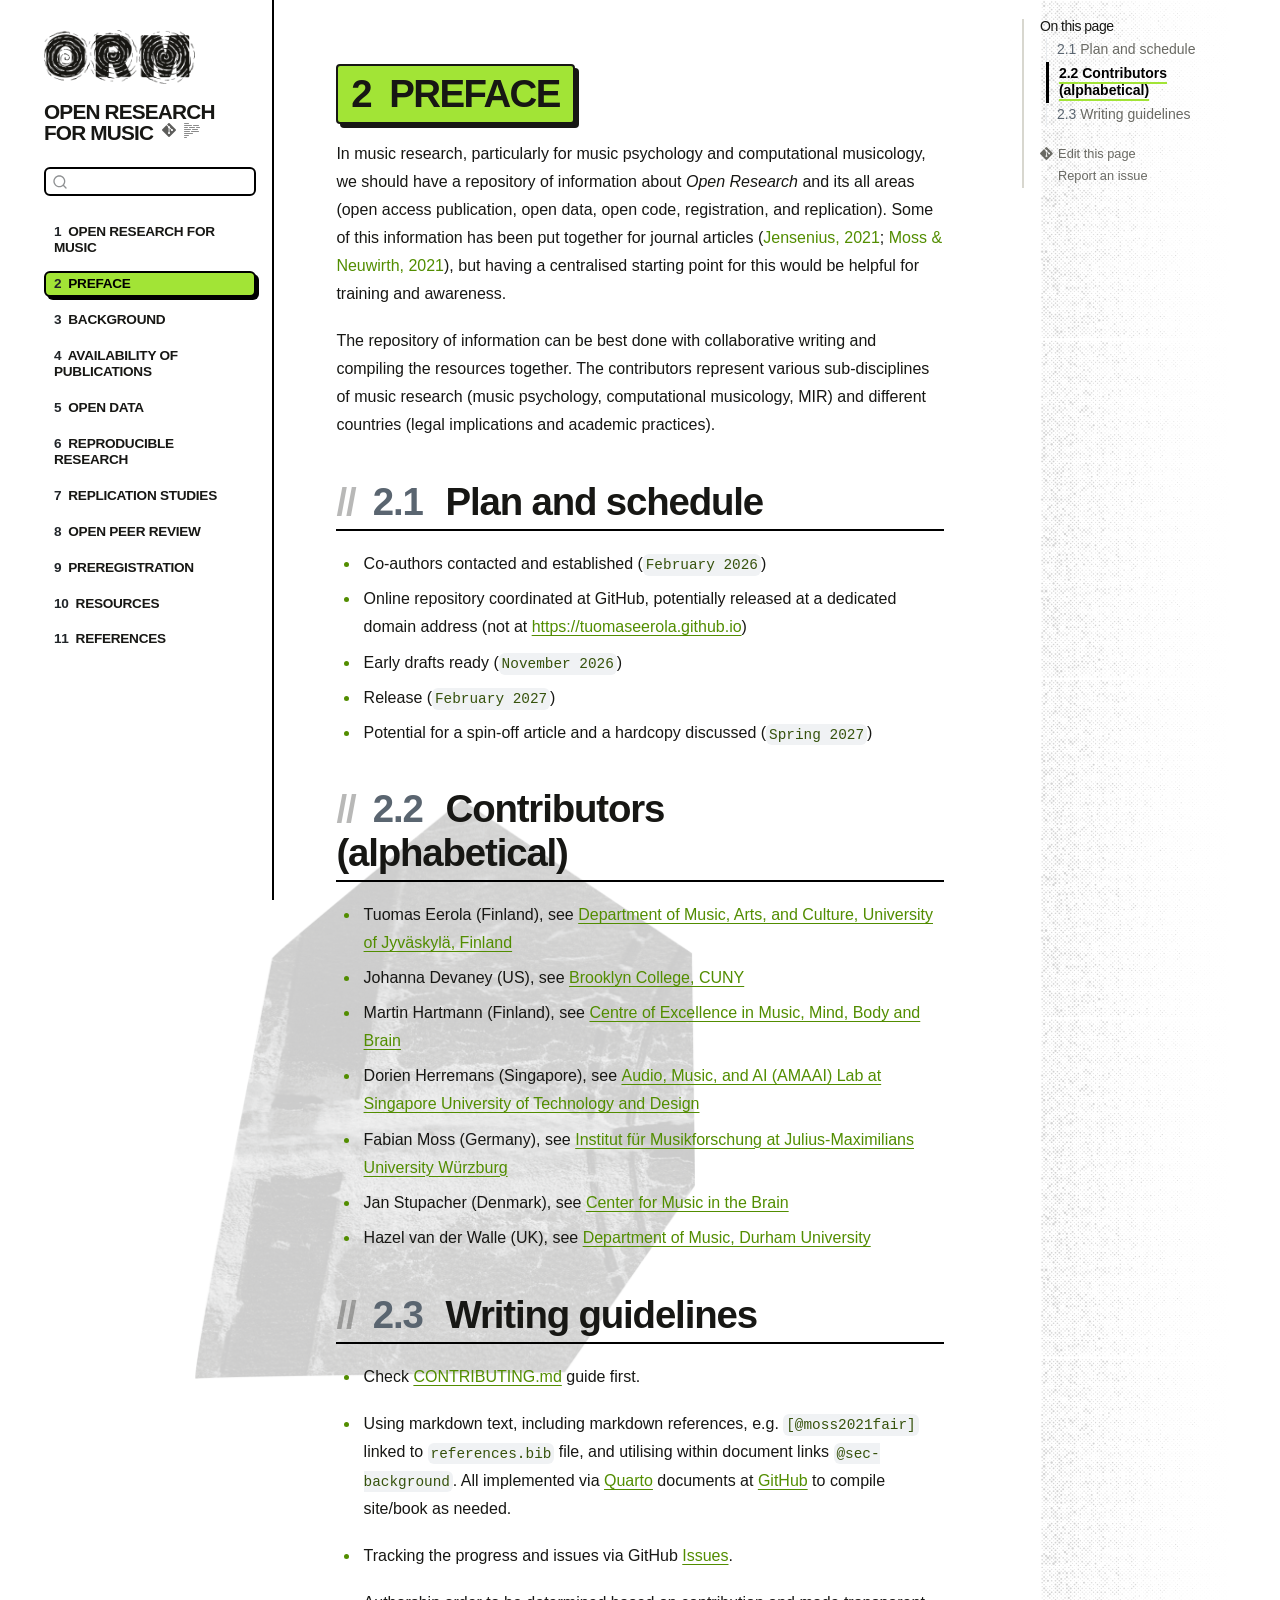
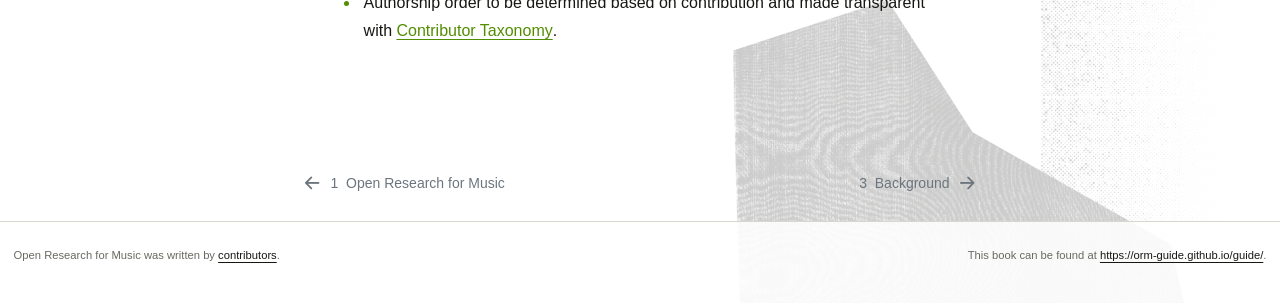
==== commit d43c546a: "Minor tweaks to links" ====
--- a/docs/preface.html
+++ b/docs/preface.html
@@ -2,7 +2,7 @@
 <html xmlns="http://www.w3.org/1999/xhtml" lang="en" xml:lang="en"><head>
 
 <meta charset="utf-8">
-<meta name="generator" content="quarto-1.10.18">
+<meta name="generator" content="quarto-1.9.38">
 
 <meta name="viewport" content="width=device-width, initial-scale=1.0, user-scalable=yes">
 
@@ -13,13 +13,10 @@
 /* Default styles provided by pandoc.
 ** See https://pandoc.org/MANUAL.html#variables-for-html for config info.
 */
+code{white-space: pre-wrap;}
 span.smallcaps{font-variant: small-caps;}
-div.columns{display: flex; gap: 1.5em;}
-div.column{flex: auto;}
-@media screen {
-div.columns{gap: min(4vw, 1.5em);}
-div.column{overflow-x: auto;}
-}
+div.columns{display: flex; gap: min(4vw, 1.5em);}
+div.column{flex: auto; overflow-x: auto;}
 div.hanging-indent{margin-left: 1.5em; text-indent: -1.5em;}
 ul.task-list{list-style: none;}
 ul.task-list li input[type="checkbox"] {
@@ -66,10 +63,10 @@
 <script src="site_libs/quarto-html/tippy.umd.min.js"></script>
 <script src="site_libs/quarto-html/anchor.min.js"></script>
 <link href="site_libs/quarto-html/tippy.css" rel="stylesheet">
-<link href="site_libs/quarto-html/quarto-syntax-highlighting-64a204ab8560d761af7679ceaba22944.css" rel="stylesheet" id="quarto-text-highlighting-styles">
+<link href="site_libs/quarto-html/quarto-syntax-highlighting-15634bcf2e68342d4ad2dfa704d543f6.css" rel="stylesheet" id="quarto-text-highlighting-styles">
 <script src="site_libs/bootstrap/bootstrap.min.js"></script>
 <link href="site_libs/bootstrap/bootstrap-icons.css" rel="stylesheet">
-<link href="site_libs/bootstrap/bootstrap-2dce52231073e7e5ad486a19dfcdc358.min.css" rel="stylesheet" append-hash="true" id="quarto-bootstrap" data-mode="light">
+<link href="site_libs/bootstrap/bootstrap-b49b22ae179aeeb88d53296b07b91700.min.css" rel="stylesheet" append-hash="true" id="quarto-bootstrap" data-mode="light">
 <script id="quarto-search-options" type="application/json">{
   "location": "sidebar",
   "copy-button": false,
@@ -141,7 +138,7 @@
     <div class="sidebar-title mb-0 py-0">
       <a href="./">Open Research for Music</a> 
         <div class="sidebar-tools-main">
-    <a href="https://github.com/tuomaseerola/OSMR" title="Source Code" class="quarto-navigation-tool px-1" aria-label="Source Code"><i class="bi bi-github"></i></a>
+    <a href="https://orm-guide.github.io/guide/" title="Source Code" class="quarto-navigation-tool px-1" aria-label="Source Code"><i class="bi bi-git"></i></a>
   <a href="" class="quarto-reader-toggle quarto-navigation-tool px-1" onclick="window.quartoToggleReader(); return false;" title="Toggle reader mode">
   <div class="quarto-reader-toggle-btn">
   <i class="bi"></i>
@@ -160,7 +157,7 @@
         <li class="sidebar-item">
   <div class="sidebar-item-container"> 
   <a href="./index.html" class="sidebar-item-text sidebar-link">
- <span class="menu-text"><span class="chapter-number">1</span>&nbsp; <span class="chapter-title">Open Science for Music Research</span></span></a>
+ <span class="menu-text"><span class="chapter-number">1</span>&nbsp; <span class="chapter-title">Open Research for Music</span></span></a>
   </div>
 </li>
         <li class="sidebar-item">
@@ -237,7 +234,7 @@
   <li><a href="#contributors" id="toc-contributors" class="nav-link" data-scroll-target="#contributors"><span class="header-section-number">2.2</span> Contributors (alphabetical)</a></li>
   <li><a href="#writing-guidelines" id="toc-writing-guidelines" class="nav-link" data-scroll-target="#writing-guidelines"><span class="header-section-number">2.3</span> Writing guidelines</a></li>
   </ul>
-<div class="toc-actions"><ul><li><a href="https://github.com/tuomaseerola/OSMR/edit/main/preface.qmd" class="toc-action"><i class="bi bi-github"></i>Edit this page</a></li><li><a href="https://github.com/tuomaseerola/OSMR/issues/new" class="toc-action"><i class="bi empty"></i>Report an issue</a></li></ul></div></nav>
+<div class="toc-actions"><ul><li><a href="https://orm-guide.github.io/guide/edit/main/preface.qmd" class="toc-action"><i class="bi bi-git"></i>Edit this page</a></li><li><a href="https://orm-guide.github.io/guide/issues/new" class="toc-action"><i class="bi empty"></i>Report an issue</a></li></ul></div></nav>
     </div>
 <!-- main -->
 <main class="content" id="quarto-document-content">
@@ -261,7 +258,7 @@
 </header>
 
 
-<p>In music research, particularly for music psychology and computational musicology, we should have a repository of information about <em>Open Science</em> and its all areas (open access publication, open data, open code, registration, and replication). Some of this information has been put together for journal articles <span class="citation" data-cites="moss2021fair jensenius2021best">(<a href="references.html#ref-jensenius2021best" role="doc-biblioref">Jensenius, 2021</a>; <a href="references.html#ref-moss2021fair" role="doc-biblioref">Moss &amp; Neuwirth, 2021</a>)</span>, but having a centralised starting point for this would be helpful for training and awareness.</p>
+<p>In music research, particularly for music psychology and computational musicology, we should have a repository of information about <em>Open Research</em> and its all areas (open access publication, open data, open code, registration, and replication). Some of this information has been put together for journal articles <span class="citation" data-cites="moss2021fair jensenius2021best">(<a href="references.html#ref-jensenius2021best" role="doc-biblioref">Jensenius, 2021</a>; <a href="references.html#ref-moss2021fair" role="doc-biblioref">Moss &amp; Neuwirth, 2021</a>)</span>, but having a centralised starting point for this would be helpful for training and awareness.</p>
 <p>The repository of information can be best done with collaborative writing and compiling the resources together. The contributors represent various sub-disciplines of music research (music psychology, computational musicology, MIR) and different countries (legal implications and academic practices).</p>
 <section id="plan-and-schedule" class="level2" data-number="2.1">
 <h2 data-number="2.1" class="anchored" data-anchor-id="plan-and-schedule"><span class="header-section-number">2.1</span> Plan and schedule</h2>
@@ -276,7 +273,7 @@
 <section id="contributors" class="level2" data-number="2.2">
 <h2 data-number="2.2" class="anchored" data-anchor-id="contributors"><span class="header-section-number">2.2</span> Contributors (alphabetical)</h2>
 <ul>
-<li>Tuomas Eerola (UK), see <a href="https://www.durham.ac.uk/staff/tuomas-eerola/">Department of Music, Durham University</a></li>
+<li>Tuomas Eerola (Finland), see <a href="https://www.jyu.fi/en/people/tuomas-eerola/">Department of Music, Arts, and Culture, University of Jyväskylä, Finland</a></li>
 <li>Johanna Devaney (US), see <a href="https://www.brooklyn.edu/faculty-staff/johanna-devaney/">Brooklyn College, CUNY</a></li>
 <li>Martin Hartmann (Finland), see <a href="https://www.jyu.fi/en/people/martin-hartmann">Centre of Excellence in Music, Mind, Body and Brain</a></li>
 <li>Dorien Herremans (Singapore), see <a href="https://dorienherremans.com/biography">Audio, Music, and AI (AMAAI) Lab at Singapore University of Technology and Design</a></li>
@@ -379,7 +376,7 @@
     }
       var localhostRegex = new RegExp(/^(?:http|https):\/\/localhost\:?[0-9]*\//);
       var mailtoRegex = new RegExp(/^mailto:/);
-        var filterRegex = new RegExp("https:\/\/github\.com\/tuomaseerola\/OSMR");
+        var filterRegex = new RegExp("https:\/\/orm-guide\.github\.io\/guide\/");
       var isInternal = (href) => {
           return filterRegex.test(href) || localhostRegex.test(href) || mailtoRegex.test(href);
       }
@@ -708,8 +705,8 @@
   </script>
 <nav class="page-navigation">
   <div class="nav-page nav-page-previous">
-      <a href="./index.html" class="pagination-link" aria-label="Open Science for Music Research">
-        <i class="bi bi-arrow-left-short"></i> <span class="nav-page-text"><span class="chapter-number">1</span>&nbsp; <span class="chapter-title">Open Science for Music Research</span></span>
+      <a href="./index.html" class="pagination-link" aria-label="Open Research for Music">
+        <i class="bi bi-arrow-left-short"></i> <span class="nav-page-text"><span class="chapter-number">1</span>&nbsp; <span class="chapter-title">Open Research for Music</span></span>
       </a>          
   </div>
   <div class="nav-page nav-page-next">
@@ -726,9 +723,9 @@
 </div>   
     <div class="nav-footer-center">
       &nbsp;
-    <div class="toc-actions d-sm-block d-md-none"><ul><li><a href="https://github.com/tuomaseerola/OSMR/edit/main/preface.qmd" class="toc-action"><i class="bi bi-github"></i>Edit this page</a></li><li><a href="https://github.com/tuomaseerola/OSMR/issues/new" class="toc-action"><i class="bi empty"></i>Report an issue</a></li></ul></div></div>
+    <div class="toc-actions d-sm-block d-md-none"><ul><li><a href="https://orm-guide.github.io/guide/edit/main/preface.qmd" class="toc-action"><i class="bi bi-git"></i>Edit this page</a></li><li><a href="https://orm-guide.github.io/guide/issues/new" class="toc-action"><i class="bi empty"></i>Report an issue</a></li></ul></div></div>
     <div class="nav-footer-right">
-<p>This book can be found at <a href="https://musicscience.uk/OSMR/">https://musicscience.uk/OSMR</a>.</p>
+<p>This book can be found at <a href="https://orm-guide.github.io/guide/">https://orm-guide.github.io/guide/</a>.</p>
 </div>
   </div>
 </footer>
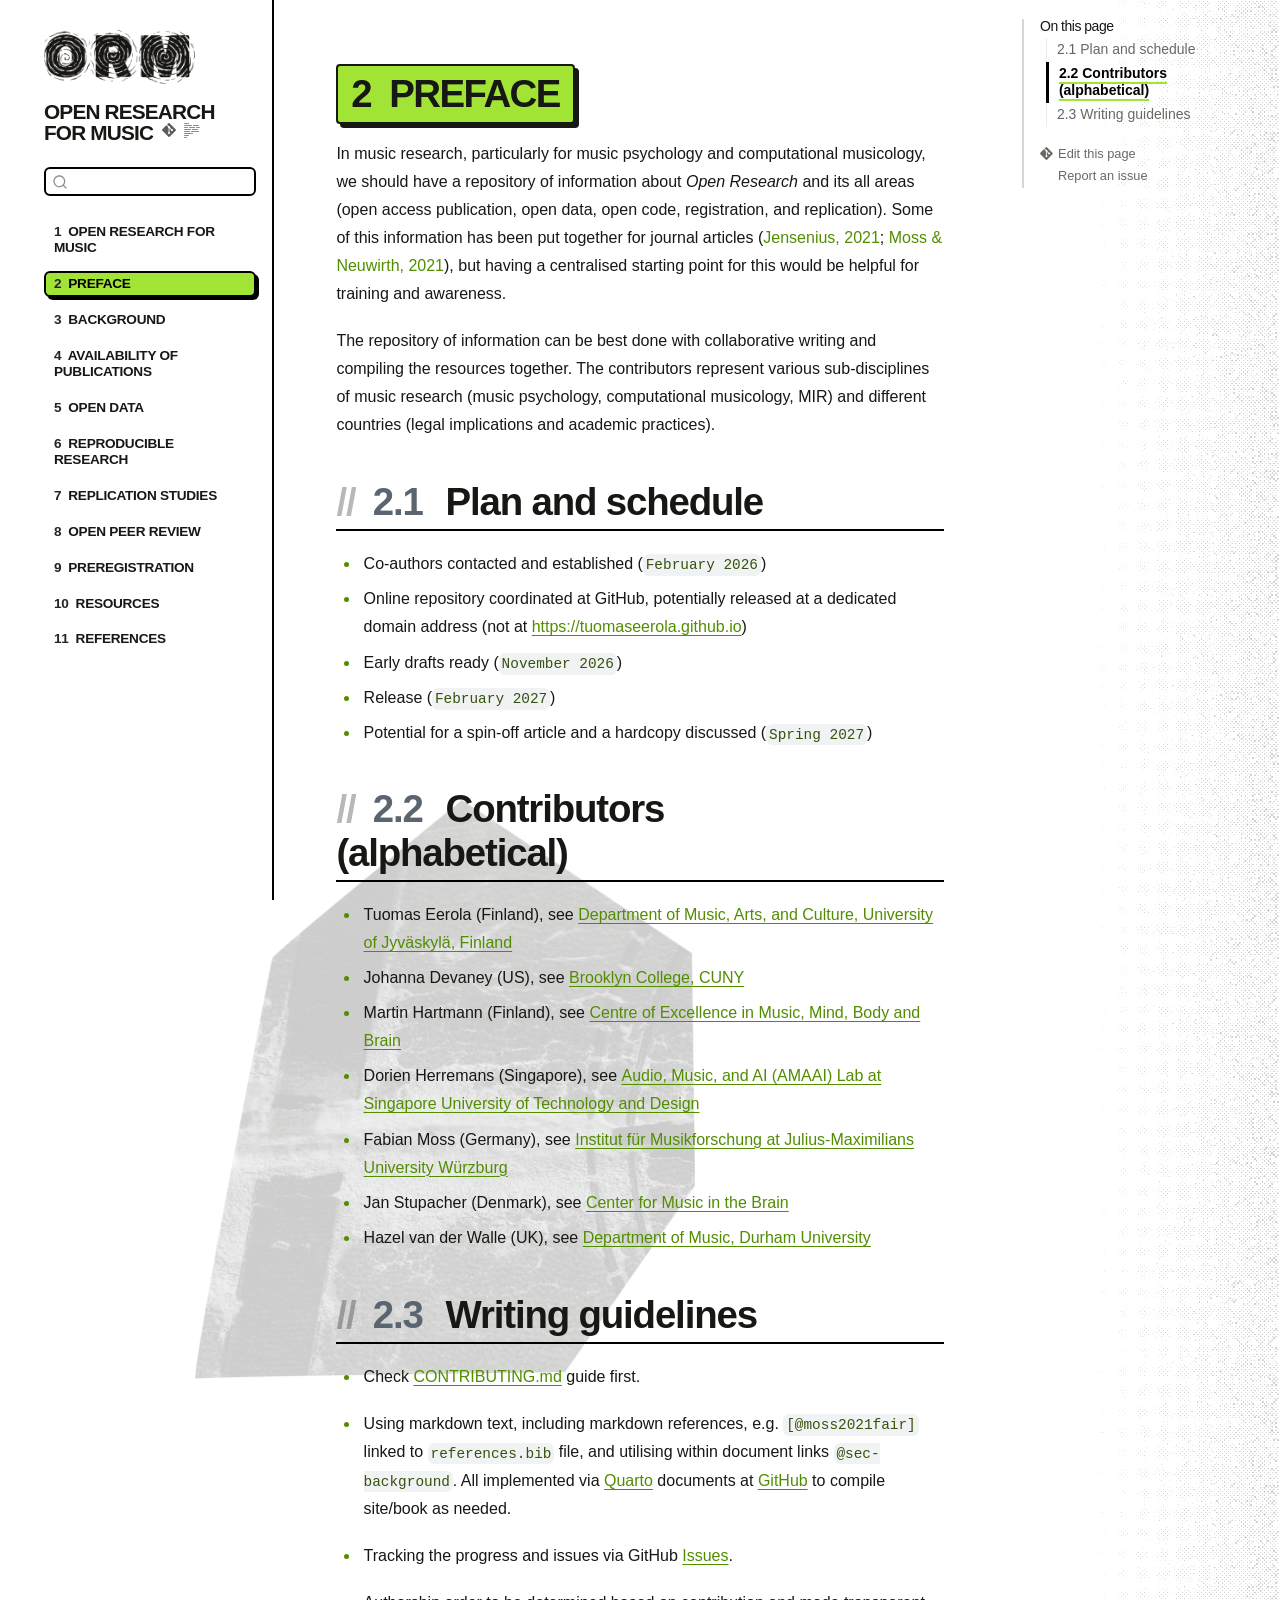
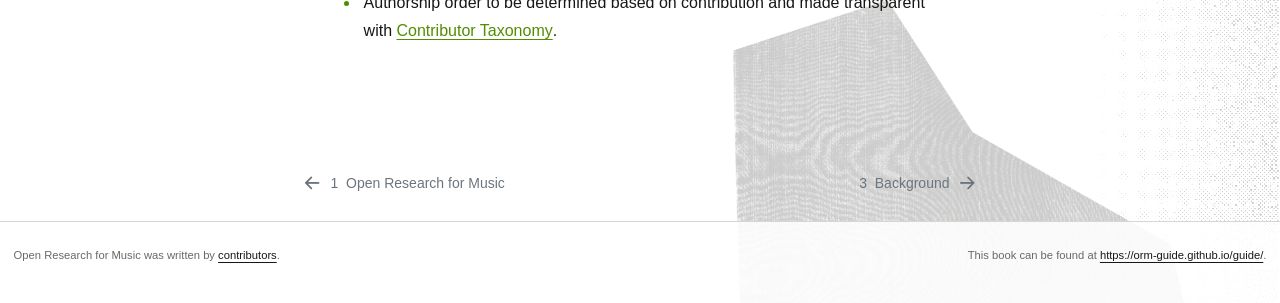
==== commit 9405ebdc: "Made links markdown from quarto style" ====
--- a/docs/preface.html
+++ b/docs/preface.html
@@ -66,7 +66,7 @@
 <link href="site_libs/quarto-html/quarto-syntax-highlighting-15634bcf2e68342d4ad2dfa704d543f6.css" rel="stylesheet" id="quarto-text-highlighting-styles">
 <script src="site_libs/bootstrap/bootstrap.min.js"></script>
 <link href="site_libs/bootstrap/bootstrap-icons.css" rel="stylesheet">
-<link href="site_libs/bootstrap/bootstrap-b49b22ae179aeeb88d53296b07b91700.min.css" rel="stylesheet" append-hash="true" id="quarto-bootstrap" data-mode="light">
+<link href="site_libs/bootstrap/bootstrap-23ed6edfcd8ea8c64f6a796eb7bf15b6.min.css" rel="stylesheet" append-hash="true" id="quarto-bootstrap" data-mode="light">
 <script id="quarto-search-options" type="application/json">{
   "location": "sidebar",
   "copy-button": false,
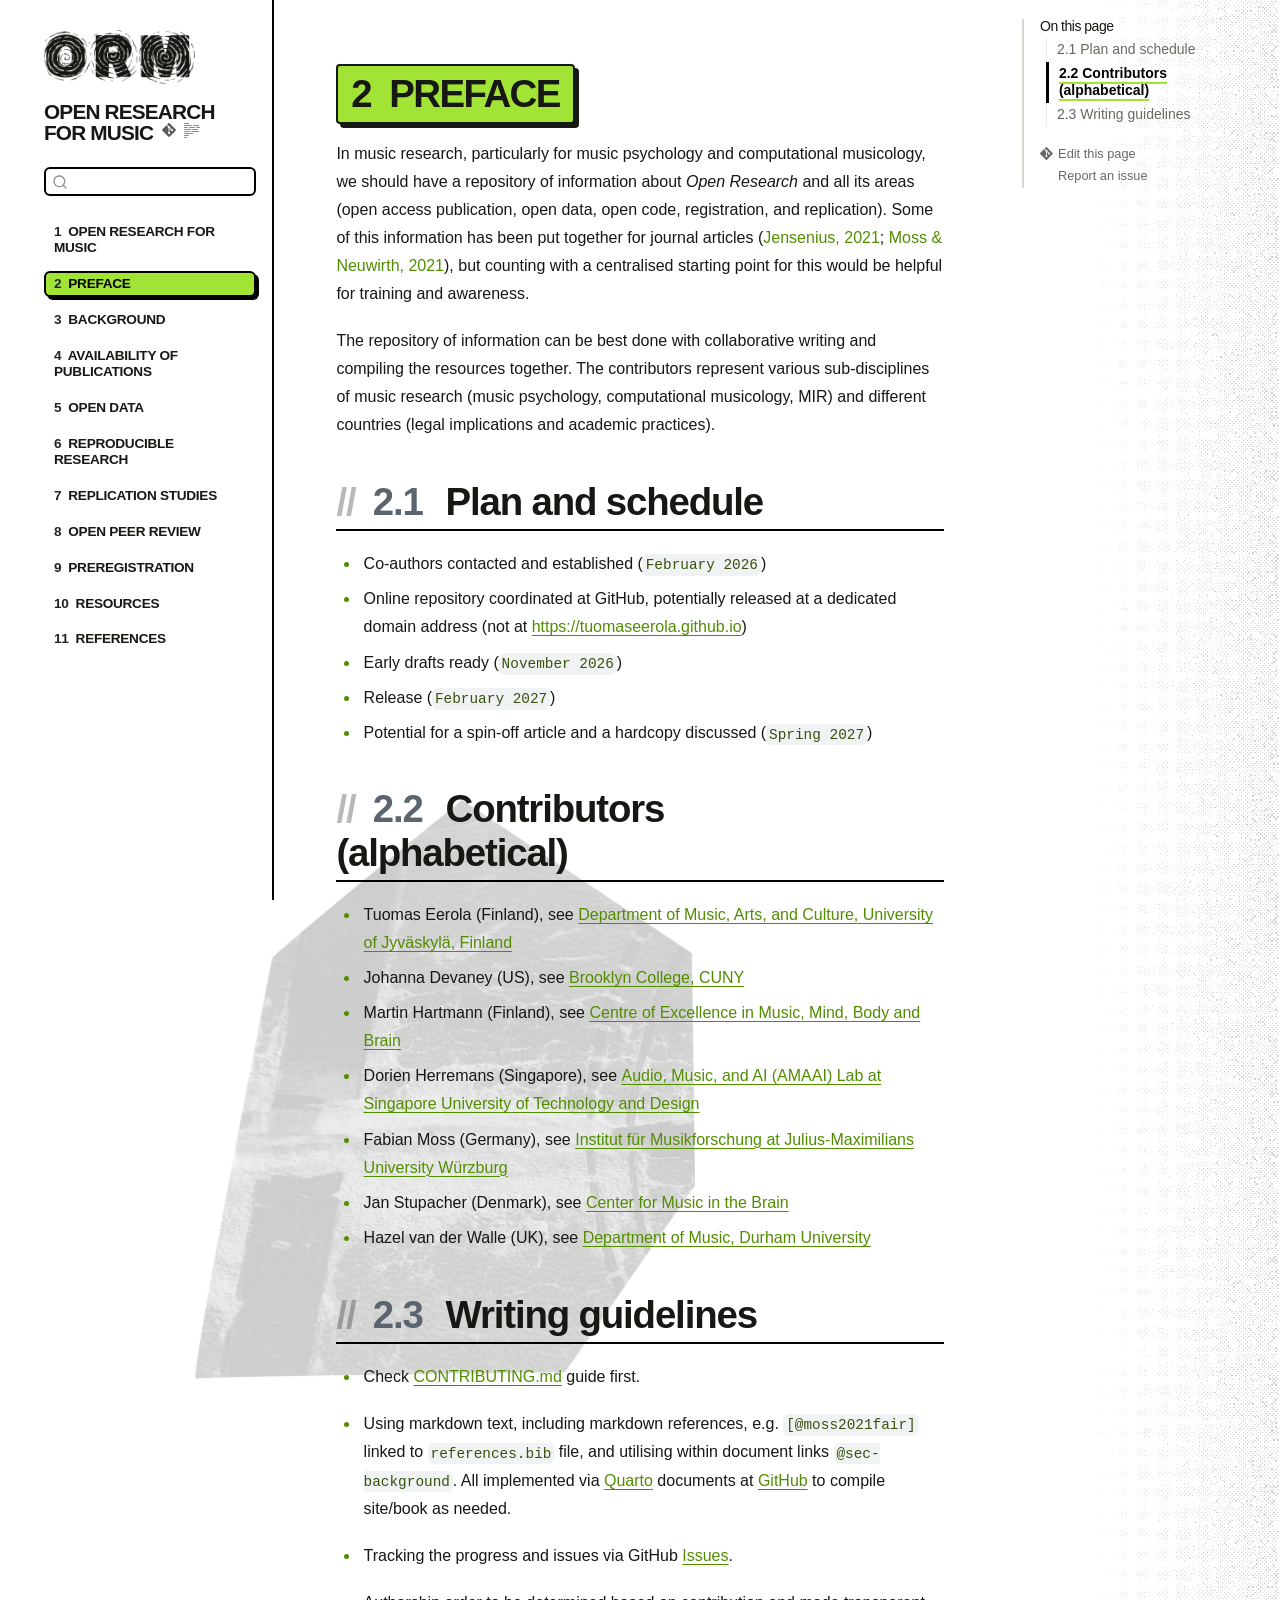
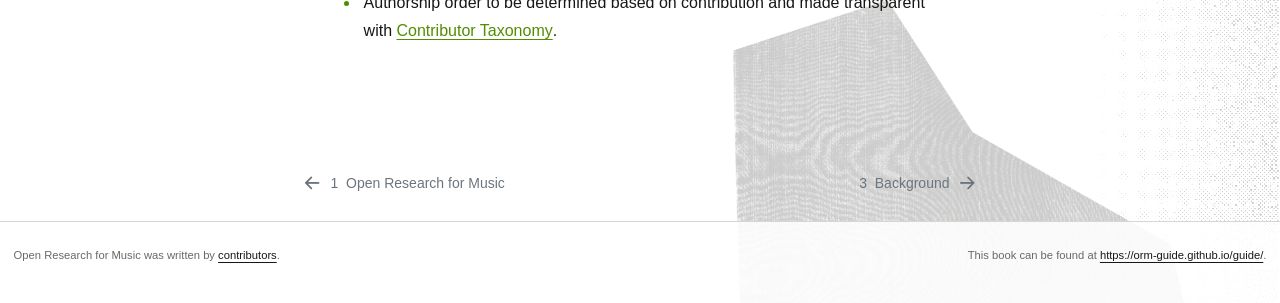
==== commit de5609c3: "Merge b8e79ebd6ef0b9cec5b344f2272ee14d2809b83f into bef80f56bebedd5b956baf2a18a32871d2fdff07" ====
--- a/docs/preface.html
+++ b/docs/preface.html
@@ -2,7 +2,7 @@
 <html xmlns="http://www.w3.org/1999/xhtml" lang="en" xml:lang="en"><head>
 
 <meta charset="utf-8">
-<meta name="generator" content="quarto-1.9.38">
+<meta name="generator" content="quarto-1.10.18">
 
 <meta name="viewport" content="width=device-width, initial-scale=1.0, user-scalable=yes">
 
@@ -13,10 +13,13 @@
 /* Default styles provided by pandoc.
 ** See https://pandoc.org/MANUAL.html#variables-for-html for config info.
 */
-code{white-space: pre-wrap;}
 span.smallcaps{font-variant: small-caps;}
-div.columns{display: flex; gap: min(4vw, 1.5em);}
-div.column{flex: auto; overflow-x: auto;}
+div.columns{display: flex; gap: 1.5em;}
+div.column{flex: auto;}
+@media screen {
+div.columns{gap: min(4vw, 1.5em);}
+div.column{overflow-x: auto;}
+}
 div.hanging-indent{margin-left: 1.5em; text-indent: -1.5em;}
 ul.task-list{list-style: none;}
 ul.task-list li input[type="checkbox"] {
@@ -63,10 +66,10 @@
 <script src="site_libs/quarto-html/tippy.umd.min.js"></script>
 <script src="site_libs/quarto-html/anchor.min.js"></script>
 <link href="site_libs/quarto-html/tippy.css" rel="stylesheet">
-<link href="site_libs/quarto-html/quarto-syntax-highlighting-15634bcf2e68342d4ad2dfa704d543f6.css" rel="stylesheet" id="quarto-text-highlighting-styles">
+<link href="site_libs/quarto-html/quarto-syntax-highlighting-64a204ab8560d761af7679ceaba22944.css" rel="stylesheet" id="quarto-text-highlighting-styles">
 <script src="site_libs/bootstrap/bootstrap.min.js"></script>
 <link href="site_libs/bootstrap/bootstrap-icons.css" rel="stylesheet">
-<link href="site_libs/bootstrap/bootstrap-23ed6edfcd8ea8c64f6a796eb7bf15b6.min.css" rel="stylesheet" append-hash="true" id="quarto-bootstrap" data-mode="light">
+<link href="site_libs/bootstrap/bootstrap-1d6a821679d0f0517f891505f12ca3c2.min.css" rel="stylesheet" append-hash="true" id="quarto-bootstrap" data-mode="light">
 <script id="quarto-search-options" type="application/json">{
   "location": "sidebar",
   "copy-button": false,
@@ -258,7 +261,7 @@
 </header>
 
 
-<p>In music research, particularly for music psychology and computational musicology, we should have a repository of information about <em>Open Research</em> and its all areas (open access publication, open data, open code, registration, and replication). Some of this information has been put together for journal articles <span class="citation" data-cites="moss2021fair jensenius2021best">(<a href="references.html#ref-jensenius2021best" role="doc-biblioref">Jensenius, 2021</a>; <a href="references.html#ref-moss2021fair" role="doc-biblioref">Moss &amp; Neuwirth, 2021</a>)</span>, but having a centralised starting point for this would be helpful for training and awareness.</p>
+<p>In music research, particularly for music psychology and computational musicology, we should have a repository of information about <em>Open Research</em> and all its areas (open access publication, open data, open code, registration, and replication). Some of this information has been put together for journal articles <span class="citation" data-cites="moss2021fair jensenius2021best">(<a href="references.html#ref-jensenius2021best" role="doc-biblioref">Jensenius, 2021</a>; <a href="references.html#ref-moss2021fair" role="doc-biblioref">Moss &amp; Neuwirth, 2021</a>)</span>, but counting with a centralised starting point for this would be helpful for training and awareness.</p>
 <p>The repository of information can be best done with collaborative writing and compiling the resources together. The contributors represent various sub-disciplines of music research (music psychology, computational musicology, MIR) and different countries (legal implications and academic practices).</p>
 <section id="plan-and-schedule" class="level2" data-number="2.1">
 <h2 data-number="2.1" class="anchored" data-anchor-id="plan-and-schedule"><span class="header-section-number">2.1</span> Plan and schedule</h2>
--- a/docs/site_libs/quarto-html/quarto-syntax-highlighting-64a204ab8560d761af7679ceaba22944.css
+++ b/docs/site_libs/quarto-html/quarto-syntax-highlighting-64a204ab8560d761af7679ceaba22944.css
@@ -0,0 +1,236 @@
+/* quarto syntax highlight colors */
+:root {
+  --quarto-hl-ot-color: #003B4F;
+  --quarto-hl-at-color: #657422;
+  --quarto-hl-ss-color: #20794D;
+  --quarto-hl-an-color: #5E5E5E;
+  --quarto-hl-fu-color: #4758AB;
+  --quarto-hl-st-color: #20794D;
+  --quarto-hl-cf-color: #003B4F;
+  --quarto-hl-op-color: #5E5E5E;
+  --quarto-hl-er-color: #AD0000;
+  --quarto-hl-bn-color: #AD0000;
+  --quarto-hl-al-color: #AD0000;
+  --quarto-hl-va-color: #111111;
+  --quarto-hl-bu-color: inherit;
+  --quarto-hl-ex-color: inherit;
+  --quarto-hl-pp-color: #AD0000;
+  --quarto-hl-in-color: #5E5E5E;
+  --quarto-hl-vs-color: #20794D;
+  --quarto-hl-wa-color: #5E5E5E;
+  --quarto-hl-do-color: #5E5E5E;
+  --quarto-hl-im-color: #00769E;
+  --quarto-hl-ch-color: #20794D;
+  --quarto-hl-dt-color: #AD0000;
+  --quarto-hl-fl-color: #AD0000;
+  --quarto-hl-co-color: #5E5E5E;
+  --quarto-hl-cv-color: #5E5E5E;
+  --quarto-hl-cn-color: #8f5902;
+  --quarto-hl-sc-color: #5E5E5E;
+  --quarto-hl-dv-color: #AD0000;
+  --quarto-hl-kw-color: #003B4F;
+}
+
+/* other quarto variables */
+:root {
+  --quarto-font-monospace: SFMono-Regular, Menlo, Monaco, Consolas, "Liberation Mono", "Courier New", monospace;
+}
+
+/* syntax highlight based on Pandoc's rules */
+pre > code.sourceCode > span {
+  color: #003B4F;
+}
+
+code.sourceCode > span {
+  color: #003B4F;
+}
+
+div.sourceCode,
+div.sourceCode pre.sourceCode {
+  color: #003B4F;
+}
+
+/* Normal */
+code span {
+  color: #003B4F;
+}
+
+/* Alert */
+code span.al {
+  color: #AD0000;
+  font-style: inherit;
+}
+
+/* Annotation */
+code span.an {
+  color: #5E5E5E;
+  font-style: inherit;
+}
+
+/* Attribute */
+code span.at {
+  color: #657422;
+  font-style: inherit;
+}
+
+/* BaseN */
+code span.bn {
+  color: #AD0000;
+  font-style: inherit;
+}
+
+/* BuiltIn */
+code span.bu {
+  font-style: inherit;
+}
+
+/* ControlFlow */
+code span.cf {
+  color: #003B4F;
+  font-weight: bold;
+  font-style: inherit;
+}
+
+/* Char */
+code span.ch {
+  color: #20794D;
+  font-style: inherit;
+}
+
+/* Constant */
+code span.cn {
+  color: #8f5902;
+  font-style: inherit;
+}
+
+/* Comment */
+code span.co {
+  color: #5E5E5E;
+  font-style: inherit;
+}
+
+/* CommentVar */
+code span.cv {
+  color: #5E5E5E;
+  font-style: italic;
+}
+
+/* Documentation */
+code span.do {
+  color: #5E5E5E;
+  font-style: italic;
+}
+
+/* DataType */
+code span.dt {
+  color: #AD0000;
+  font-style: inherit;
+}
+
+/* DecVal */
+code span.dv {
+  color: #AD0000;
+  font-style: inherit;
+}
+
+/* Error */
+code span.er {
+  color: #AD0000;
+  font-style: inherit;
+}
+
+/* Extension */
+code span.ex {
+  font-style: inherit;
+}
+
+/* Float */
+code span.fl {
+  color: #AD0000;
+  font-style: inherit;
+}
+
+/* Function */
+code span.fu {
+  color: #4758AB;
+  font-style: inherit;
+}
+
+/* Import */
+code span.im {
+  color: #00769E;
+  font-style: inherit;
+}
+
+/* Information */
+code span.in {
+  color: #5E5E5E;
+  font-style: inherit;
+}
+
+/* Keyword */
+code span.kw {
+  color: #003B4F;
+  font-weight: bold;
+  font-style: inherit;
+}
+
+/* Operator */
+code span.op {
+  color: #5E5E5E;
+  font-style: inherit;
+}
+
+/* Other */
+code span.ot {
+  color: #003B4F;
+  font-style: inherit;
+}
+
+/* Preprocessor */
+code span.pp {
+  color: #AD0000;
+  font-style: inherit;
+}
+
+/* SpecialChar */
+code span.sc {
+  color: #5E5E5E;
+  font-style: inherit;
+}
+
+/* SpecialString */
+code span.ss {
+  color: #20794D;
+  font-style: inherit;
+}
+
+/* String */
+code span.st {
+  color: #20794D;
+  font-style: inherit;
+}
+
+/* Variable */
+code span.va {
+  color: #111111;
+  font-style: inherit;
+}
+
+/* VerbatimString */
+code span.vs {
+  color: #20794D;
+  font-style: inherit;
+}
+
+/* Warning */
+code span.wa {
+  color: #5E5E5E;
+  font-style: italic;
+}
+
+.prevent-inlining {
+  content: "</";
+}
+
+/*# sourceMappingURL=9d8d5bb603a83b8298b89080a598c93b.css.map */
